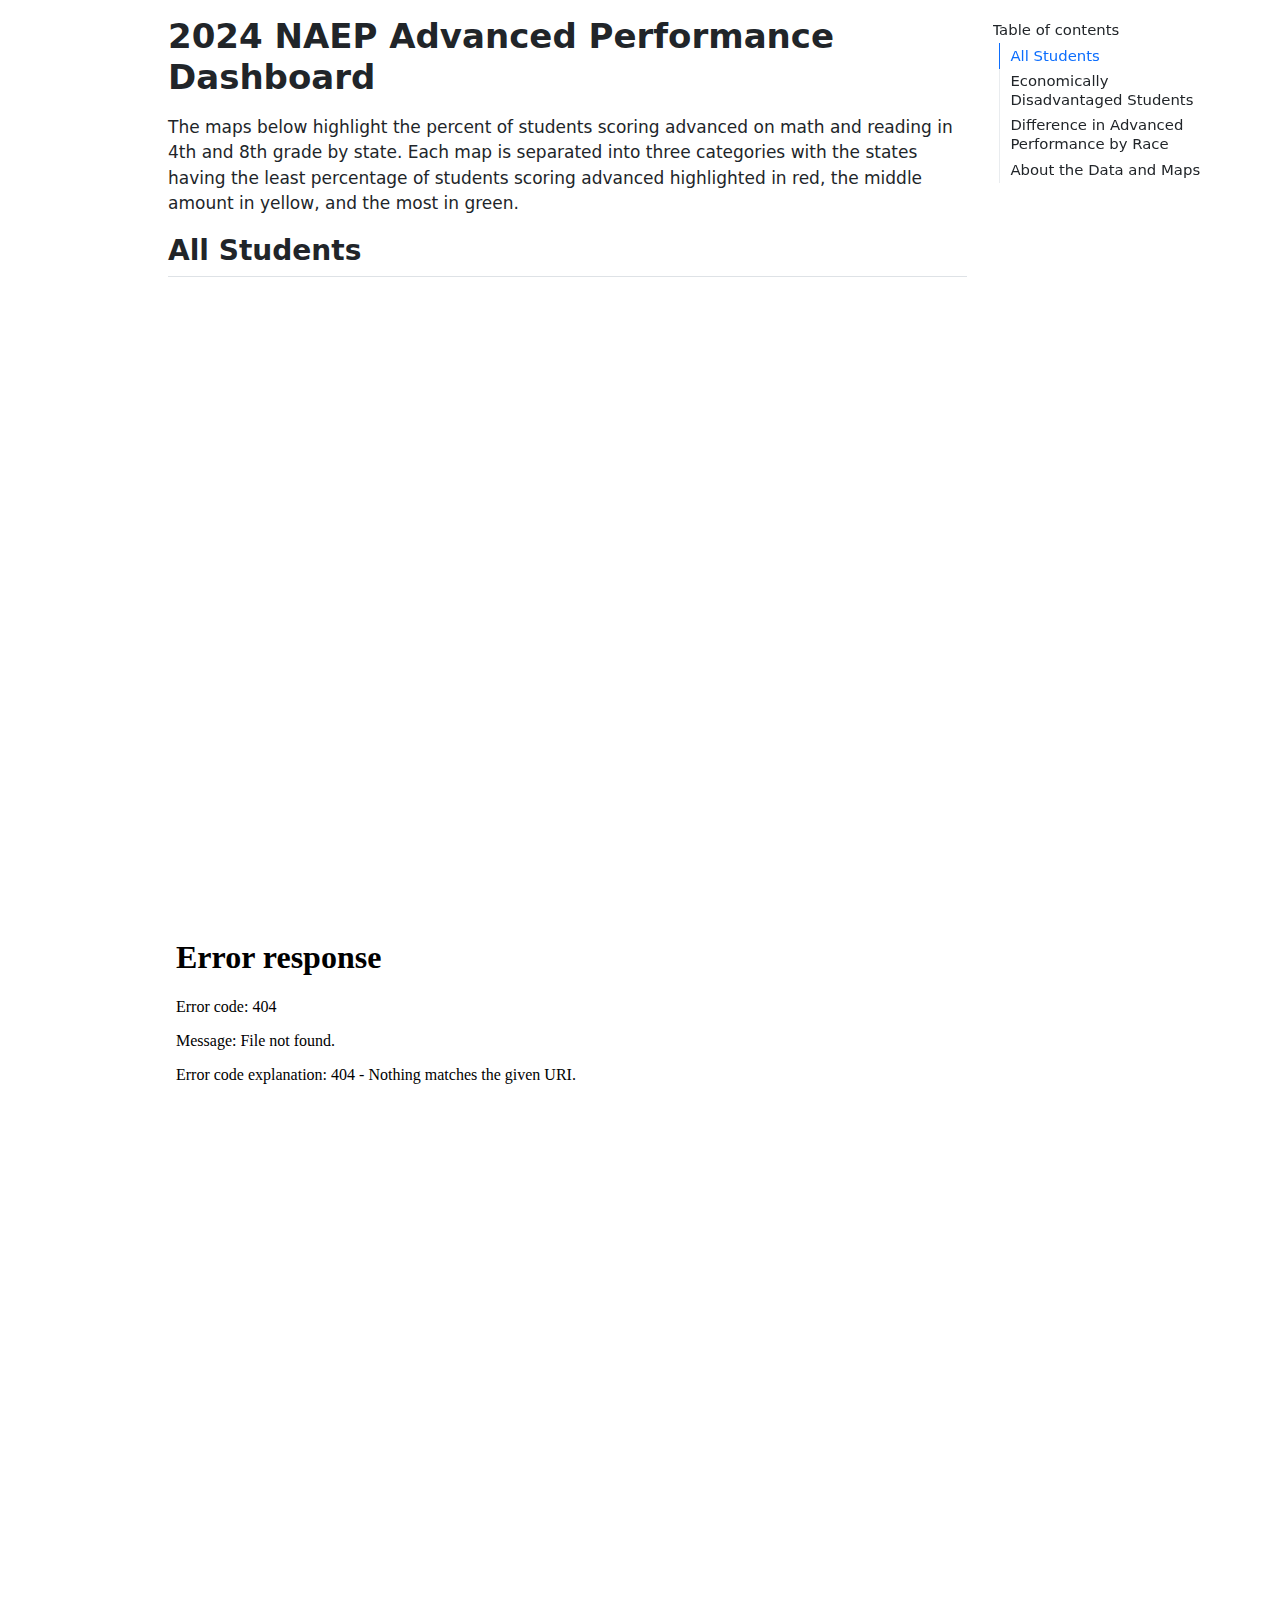
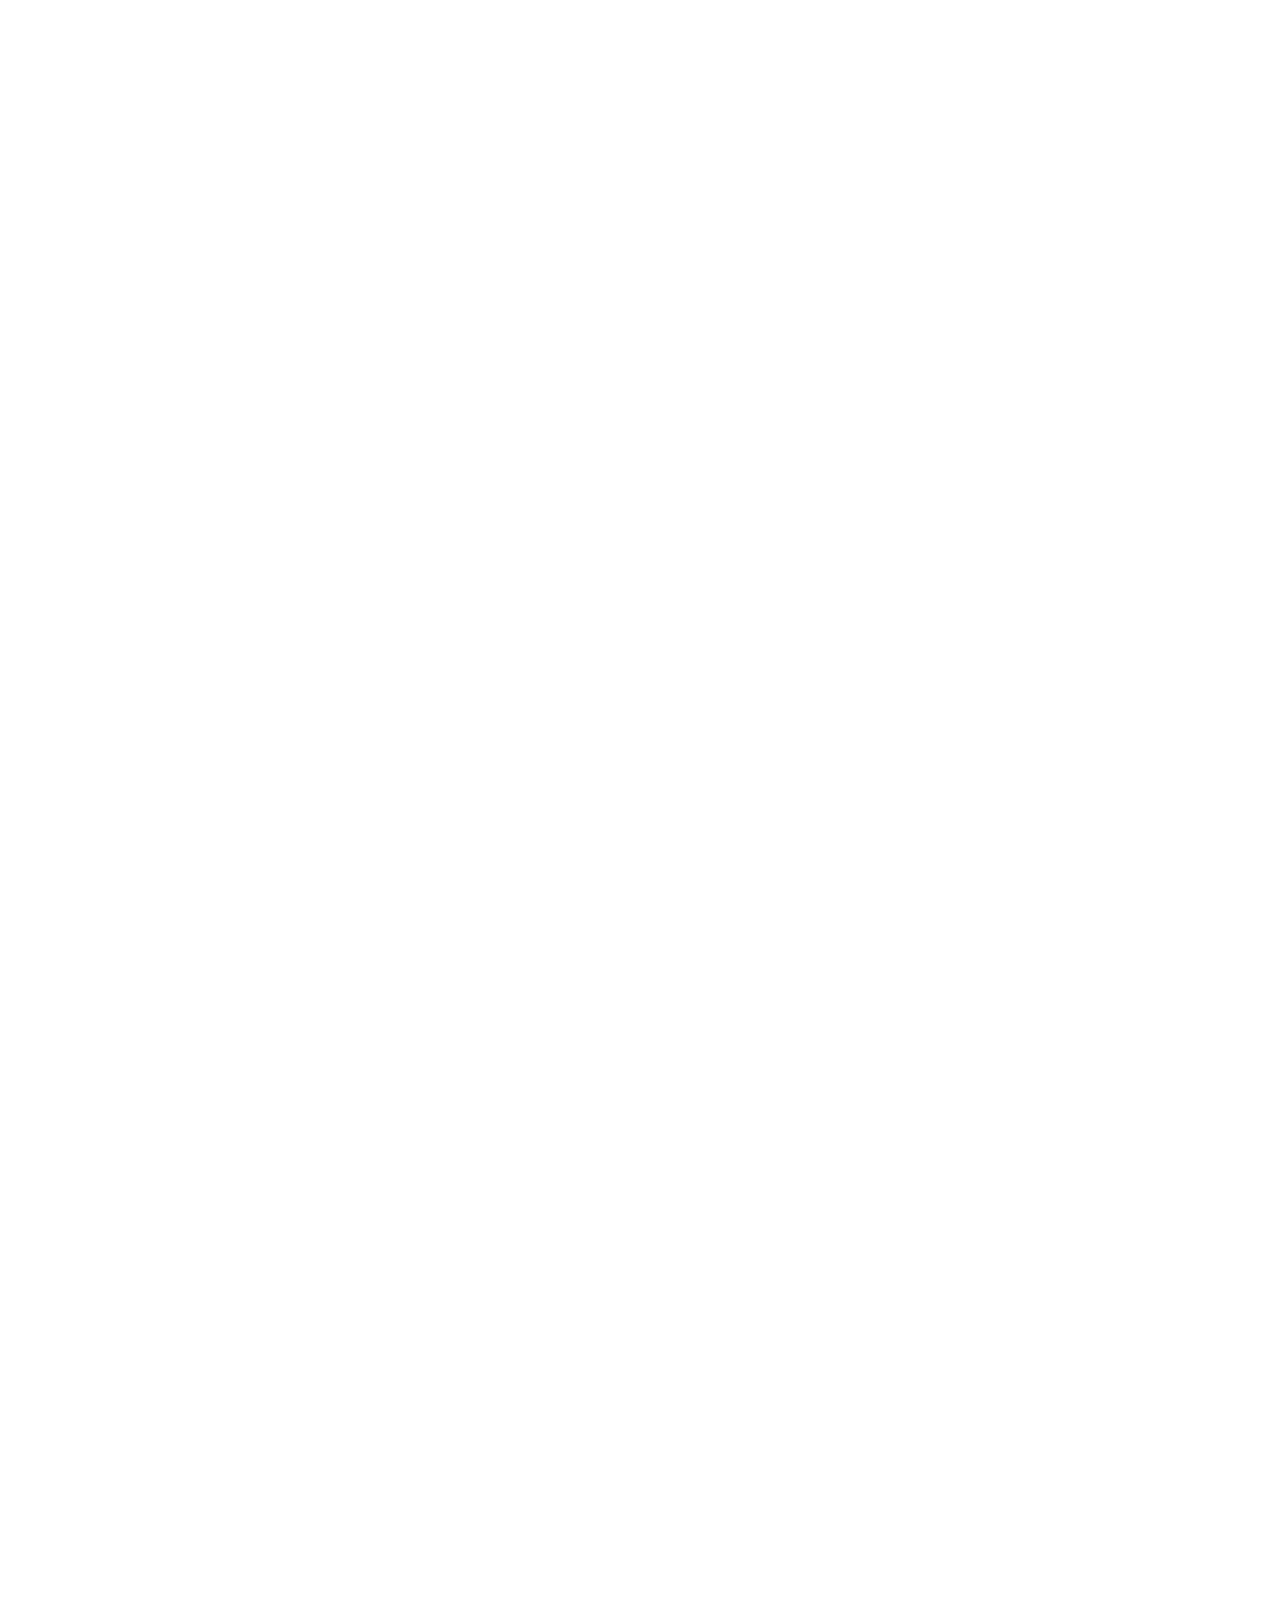
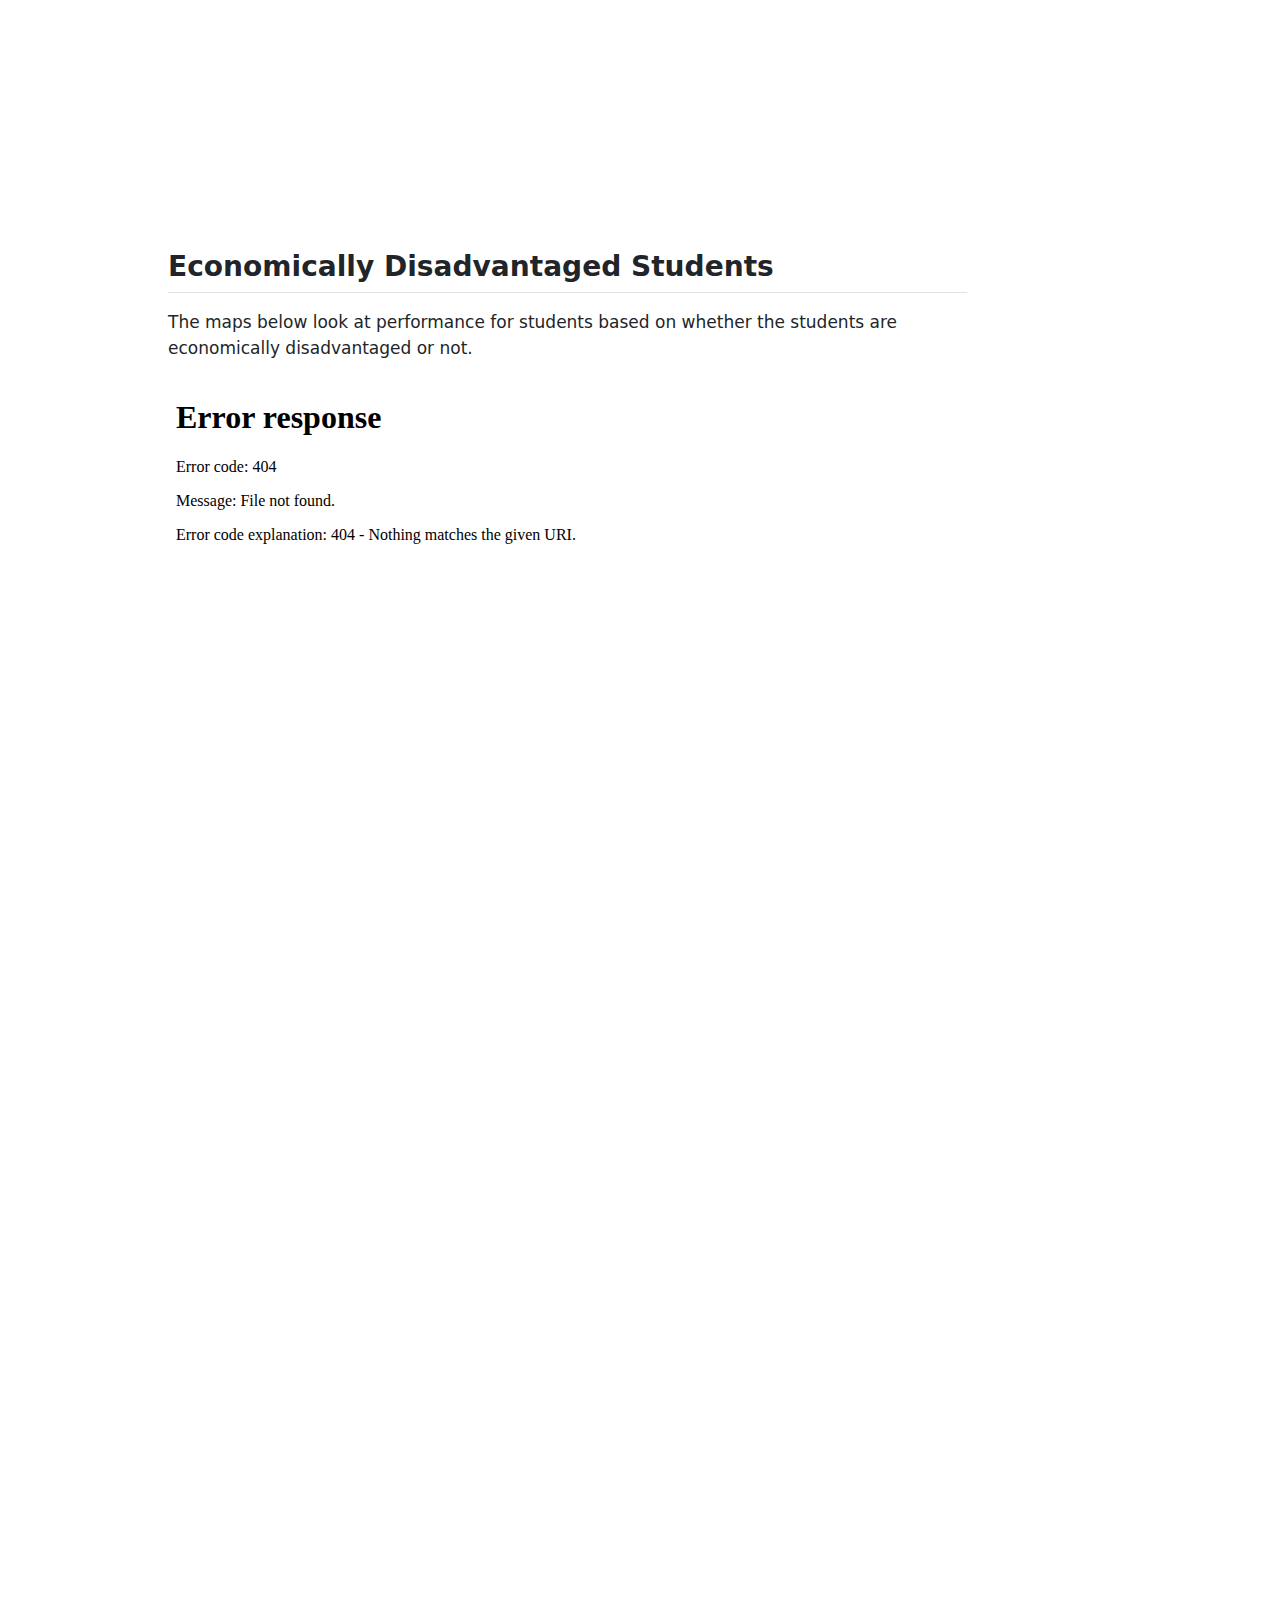
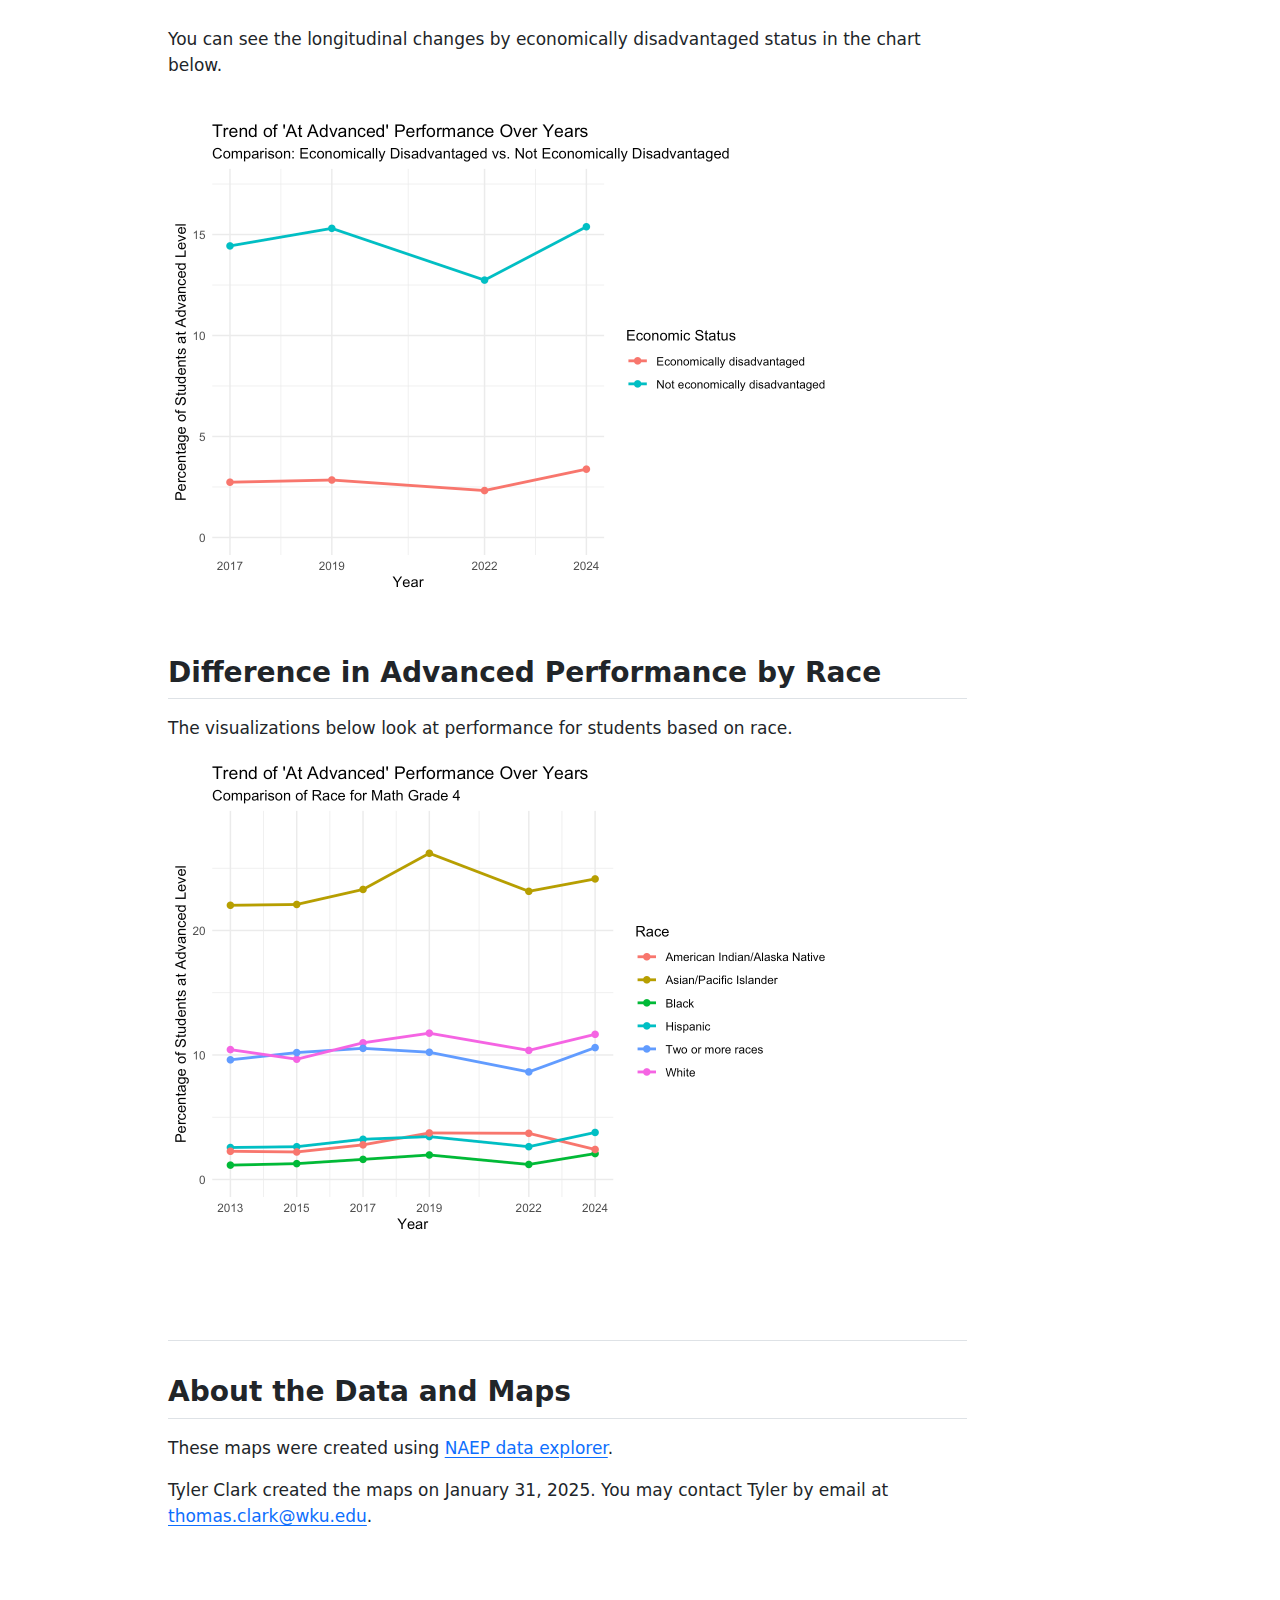
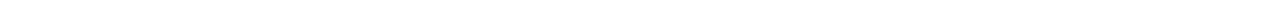
==== docs/index.html @ b5db17fd "Add files via upload" ====
<!DOCTYPE html>
<html xmlns="http://www.w3.org/1999/xhtml" lang="en" xml:lang="en"><head>

<meta charset="utf-8">
<meta name="generator" content="quarto-1.5.57">

<meta name="viewport" content="width=device-width, initial-scale=1.0, user-scalable=yes">


<title>2024 NAEP Advanced Performance Dashboard</title>
<style>
code{white-space: pre-wrap;}
span.smallcaps{font-variant: small-caps;}
div.columns{display: flex; gap: min(4vw, 1.5em);}
div.column{flex: auto; overflow-x: auto;}
div.hanging-indent{margin-left: 1.5em; text-indent: -1.5em;}
ul.task-list{list-style: none;}
ul.task-list li input[type="checkbox"] {
  width: 0.8em;
  margin: 0 0.8em 0.2em -1em; /* quarto-specific, see https://github.com/quarto-dev/quarto-cli/issues/4556 */ 
  vertical-align: middle;
}
</style>


<script src="index_files/libs/clipboard/clipboard.min.js"></script>
<script src="index_files/libs/quarto-html/quarto.js"></script>
<script src="index_files/libs/quarto-html/popper.min.js"></script>
<script src="index_files/libs/quarto-html/tippy.umd.min.js"></script>
<script src="index_files/libs/quarto-html/anchor.min.js"></script>
<link href="index_files/libs/quarto-html/tippy.css" rel="stylesheet">
<link href="index_files/libs/quarto-html/quarto-syntax-highlighting.css" rel="stylesheet" id="quarto-text-highlighting-styles">
<script src="index_files/libs/bootstrap/bootstrap.min.js"></script>
<link href="index_files/libs/bootstrap/bootstrap-icons.css" rel="stylesheet">
<link href="index_files/libs/bootstrap/bootstrap.min.css" rel="stylesheet" id="quarto-bootstrap" data-mode="light">


</head>

<body>

<div id="quarto-content" class="page-columns page-rows-contents page-layout-article">
<div id="quarto-margin-sidebar" class="sidebar margin-sidebar">
  <nav id="TOC" role="doc-toc" class="toc-active">
    <h2 id="toc-title">Table of contents</h2>
   
  <ul>
  <li><a href="#all-students" id="toc-all-students" class="nav-link active" data-scroll-target="#all-students">All Students</a></li>
  <li><a href="#economically-disadvantaged-students" id="toc-economically-disadvantaged-students" class="nav-link" data-scroll-target="#economically-disadvantaged-students">Economically Disadvantaged Students</a></li>
  <li><a href="#difference-in-advanced-performance-by-race" id="toc-difference-in-advanced-performance-by-race" class="nav-link" data-scroll-target="#difference-in-advanced-performance-by-race">Difference in Advanced Performance by Race</a></li>
  <li><a href="#section" id="toc-section" class="nav-link" data-scroll-target="#section"></a></li>
  <li><a href="#about-the-data-and-maps" id="toc-about-the-data-and-maps" class="nav-link" data-scroll-target="#about-the-data-and-maps">About the Data and Maps</a></li>
  </ul>
</nav>
</div>
<main class="content" id="quarto-document-content">

<header id="title-block-header" class="quarto-title-block default">
<div class="quarto-title">
<h1 class="title">2024 NAEP Advanced Performance Dashboard</h1>
</div>



<div class="quarto-title-meta">

    
  
    
  </div>
  


</header>


<p>The maps below highlight the percent of students scoring advanced on math and reading in 4th and 8th grade by state. Each map is separated into three categories with the states having the least percentage of students scoring advanced highlighted in red, the middle amount in yellow, and the most in green.</p>
<section id="all-students" class="level2">
<h2 class="anchored" data-anchor-id="all-students">All Students</h2>
<iframe src="https://thm43608.github.io/naep24/RYG_advanced_all_math_grade4_map_leaflet.html" width="100%" height="600px" style="border: none;">
</iframe>
<iframe src="../docs/RYG_advanced_all_math_grade4_SES-disadvantaged_map_leaflet.html" width="100%" height="600px" style="border:none;">
</iframe>
<iframe src="https://thm43608.github.io/naep24/RYG_advanced_all_math_grade8_map_leaflet.html" width="100%" height="600px" style="border: none;">
</iframe>
<iframe src="https://thm43608.github.io/naep24/RYG_advanced_all_reading_grade4_map_leaflet.html" width="100%" height="600px" style="border: none;">
</iframe>
<iframe src="https://thm43608.github.io/naep24/RYG_advanced_all_reading_grade8_map_leaflet.html" width="100%" height="600px" style="border: none;">
</iframe>
</section>
<section id="economically-disadvantaged-students" class="level2">
<h2 class="anchored" data-anchor-id="economically-disadvantaged-students">Economically Disadvantaged Students</h2>
<p>The maps below look at performance for students based on whether the students are economically disadvantaged or not.</p>
<iframe src="../docs/RYG_advanced_all_math_grade4_map_leaflet" width="100%" height="600px" style="border: none;">
</iframe>
<iframe src="https://thm43608.github.io/naep24/RYG_advanced_SES_not_disadvantaged_math_grade4_map_leaflet.html" width="100%" height="600px" style="border: none;">
</iframe>
<p>You can see the longitudinal changes by economically disadvantaged status in the chart below.</p>
<pre><code></code></pre>
<div class="cell">
<div class="cell-output-display">
<div>
<figure class="figure">
<p><img src="index_files/figure-html/unnamed-chunk-1-1.png" class="img-fluid figure-img" width="672"></p>
</figure>
</div>
</div>
</div>
</section>
<section id="difference-in-advanced-performance-by-race" class="level2">
<h2 class="anchored" data-anchor-id="difference-in-advanced-performance-by-race">Difference in Advanced Performance by Race</h2>
<p>The visualizations below look at performance for students based on race.</p>
<div class="cell">
<div class="cell-output-display">
<div>
<figure class="figure">
<p><img src="index_files/figure-html/unnamed-chunk-2-1.png" class="img-fluid figure-img" width="672"></p>
</figure>
</div>
</div>
</div>
</section>
<section id="section" class="level2">
<h2 class="anchored" data-anchor-id="section"></h2>
</section>
<section id="about-the-data-and-maps" class="level2">
<h2 class="anchored" data-anchor-id="about-the-data-and-maps">About the Data and Maps</h2>
<p>These maps were created using <a href="https://www.nationsreportcard.gov/ndecore/landing" target="_blank">NAEP data explorer</a>.</p>
<p>Tyler Clark created the maps on January 31, 2025. You may contact Tyler by email at <a href="thomas.clark@wku.edu">thomas.clark@wku.edu</a>.</p>
</section>

</main>
<!-- /main column -->
<script id="quarto-html-after-body" type="application/javascript">
window.document.addEventListener("DOMContentLoaded", function (event) {
  const toggleBodyColorMode = (bsSheetEl) => {
    const mode = bsSheetEl.getAttribute("data-mode");
    const bodyEl = window.document.querySelector("body");
    if (mode === "dark") {
      bodyEl.classList.add("quarto-dark");
      bodyEl.classList.remove("quarto-light");
    } else {
      bodyEl.classList.add("quarto-light");
      bodyEl.classList.remove("quarto-dark");
    }
  }
  const toggleBodyColorPrimary = () => {
    const bsSheetEl = window.document.querySelector("link#quarto-bootstrap");
    if (bsSheetEl) {
      toggleBodyColorMode(bsSheetEl);
    }
  }
  toggleBodyColorPrimary();  
  const icon = "";
  const anchorJS = new window.AnchorJS();
  anchorJS.options = {
    placement: 'right',
    icon: icon
  };
  anchorJS.add('.anchored');
  const isCodeAnnotation = (el) => {
    for (const clz of el.classList) {
      if (clz.startsWith('code-annotation-')) {                     
        return true;
      }
    }
    return false;
  }
  const onCopySuccess = function(e) {
    // button target
    const button = e.trigger;
    // don't keep focus
    button.blur();
    // flash "checked"
    button.classList.add('code-copy-button-checked');
    var currentTitle = button.getAttribute("title");
    button.setAttribute("title", "Copied!");
    let tooltip;
    if (window.bootstrap) {
      button.setAttribute("data-bs-toggle", "tooltip");
      button.setAttribute("data-bs-placement", "left");
      button.setAttribute("data-bs-title", "Copied!");
      tooltip = new bootstrap.Tooltip(button, 
        { trigger: "manual", 
          customClass: "code-copy-button-tooltip",
          offset: [0, -8]});
      tooltip.show();    
    }
    setTimeout(function() {
      if (tooltip) {
        tooltip.hide();
        button.removeAttribute("data-bs-title");
        button.removeAttribute("data-bs-toggle");
        button.removeAttribute("data-bs-placement");
      }
      button.setAttribute("title", currentTitle);
      button.classList.remove('code-copy-button-checked');
    }, 1000);
    // clear code selection
    e.clearSelection();
  }
  const getTextToCopy = function(trigger) {
      const codeEl = trigger.previousElementSibling.cloneNode(true);
      for (const childEl of codeEl.children) {
        if (isCodeAnnotation(childEl)) {
          childEl.remove();
        }
      }
      return codeEl.innerText;
  }
  const clipboard = new window.ClipboardJS('.code-copy-button:not([data-in-quarto-modal])', {
    text: getTextToCopy
  });
  clipboard.on('success', onCopySuccess);
  if (window.document.getElementById('quarto-embedded-source-code-modal')) {
    // For code content inside modals, clipBoardJS needs to be initialized with a container option
    // TODO: Check when it could be a function (https://github.com/zenorocha/clipboard.js/issues/860)
    const clipboardModal = new window.ClipboardJS('.code-copy-button[data-in-quarto-modal]', {
      text: getTextToCopy,
      container: window.document.getElementById('quarto-embedded-source-code-modal')
    });
    clipboardModal.on('success', onCopySuccess);
  }
    var localhostRegex = new RegExp(/^(?:http|https):\/\/localhost\:?[0-9]*\//);
    var mailtoRegex = new RegExp(/^mailto:/);
      var filterRegex = new RegExp('/' + window.location.host + '/');
    var isInternal = (href) => {
        return filterRegex.test(href) || localhostRegex.test(href) || mailtoRegex.test(href);
    }
    // Inspect non-navigation links and adorn them if external
 	var links = window.document.querySelectorAll('a[href]:not(.nav-link):not(.navbar-brand):not(.toc-action):not(.sidebar-link):not(.sidebar-item-toggle):not(.pagination-link):not(.no-external):not([aria-hidden]):not(.dropdown-item):not(.quarto-navigation-tool):not(.about-link)');
    for (var i=0; i<links.length; i++) {
      const link = links[i];
      if (!isInternal(link.href)) {
        // undo the damage that might have been done by quarto-nav.js in the case of
        // links that we want to consider external
        if (link.dataset.originalHref !== undefined) {
          link.href = link.dataset.originalHref;
        }
      }
    }
  function tippyHover(el, contentFn, onTriggerFn, onUntriggerFn) {
    const config = {
      allowHTML: true,
      maxWidth: 500,
      delay: 100,
      arrow: false,
      appendTo: function(el) {
          return el.parentElement;
      },
      interactive: true,
      interactiveBorder: 10,
      theme: 'quarto',
      placement: 'bottom-start',
    };
    if (contentFn) {
      config.content = contentFn;
    }
    if (onTriggerFn) {
      config.onTrigger = onTriggerFn;
    }
    if (onUntriggerFn) {
      config.onUntrigger = onUntriggerFn;
    }
    window.tippy(el, config); 
  }
  const noterefs = window.document.querySelectorAll('a[role="doc-noteref"]');
  for (var i=0; i<noterefs.length; i++) {
    const ref = noterefs[i];
    tippyHover(ref, function() {
      // use id or data attribute instead here
      let href = ref.getAttribute('data-footnote-href') || ref.getAttribute('href');
      try { href = new URL(href).hash; } catch {}
      const id = href.replace(/^#\/?/, "");
      const note = window.document.getElementById(id);
      if (note) {
        return note.innerHTML;
      } else {
        return "";
      }
    });
  }
  const xrefs = window.document.querySelectorAll('a.quarto-xref');
  const processXRef = (id, note) => {
    // Strip column container classes
    const stripColumnClz = (el) => {
      el.classList.remove("page-full", "page-columns");
      if (el.children) {
        for (const child of el.children) {
          stripColumnClz(child);
        }
      }
    }
    stripColumnClz(note)
    if (id === null || id.startsWith('sec-')) {
      // Special case sections, only their first couple elements
      const container = document.createElement("div");
      if (note.children && note.children.length > 2) {
        container.appendChild(note.children[0].cloneNode(true));
        for (let i = 1; i < note.children.length; i++) {
          const child = note.children[i];
          if (child.tagName === "P" && child.innerText === "") {
            continue;
          } else {
            container.appendChild(child.cloneNode(true));
            break;
          }
        }
        if (window.Quarto?.typesetMath) {
          window.Quarto.typesetMath(container);
        }
        return container.innerHTML
      } else {
        if (window.Quarto?.typesetMath) {
          window.Quarto.typesetMath(note);
        }
        return note.innerHTML;
      }
    } else {
      // Remove any anchor links if they are present
      const anchorLink = note.querySelector('a.anchorjs-link');
      if (anchorLink) {
        anchorLink.remove();
      }
      if (window.Quarto?.typesetMath) {
        window.Quarto.typesetMath(note);
      }
      // TODO in 1.5, we should make sure this works without a callout special case
      if (note.classList.contains("callout")) {
        return note.outerHTML;
      } else {
        return note.innerHTML;
      }
    }
  }
  for (var i=0; i<xrefs.length; i++) {
    const xref = xrefs[i];
    tippyHover(xref, undefined, function(instance) {
      instance.disable();
      let url = xref.getAttribute('href');
      let hash = undefined; 
      if (url.startsWith('#')) {
        hash = url;
      } else {
        try { hash = new URL(url).hash; } catch {}
      }
      if (hash) {
        const id = hash.replace(/^#\/?/, "");
        const note = window.document.getElementById(id);
        if (note !== null) {
          try {
            const html = processXRef(id, note.cloneNode(true));
            instance.setContent(html);
          } finally {
            instance.enable();
            instance.show();
          }
        } else {
          // See if we can fetch this
          fetch(url.split('#')[0])
          .then(res => res.text())
          .then(html => {
            const parser = new DOMParser();
            const htmlDoc = parser.parseFromString(html, "text/html");
            const note = htmlDoc.getElementById(id);
            if (note !== null) {
              const html = processXRef(id, note);
              instance.setContent(html);
            } 
          }).finally(() => {
            instance.enable();
            instance.show();
          });
        }
      } else {
        // See if we can fetch a full url (with no hash to target)
        // This is a special case and we should probably do some content thinning / targeting
        fetch(url)
        .then(res => res.text())
        .then(html => {
          const parser = new DOMParser();
          const htmlDoc = parser.parseFromString(html, "text/html");
          const note = htmlDoc.querySelector('main.content');
          if (note !== null) {
            // This should only happen for chapter cross references
            // (since there is no id in the URL)
            // remove the first header
            if (note.children.length > 0 && note.children[0].tagName === "HEADER") {
              note.children[0].remove();
            }
            const html = processXRef(null, note);
            instance.setContent(html);
          } 
        }).finally(() => {
          instance.enable();
          instance.show();
        });
      }
    }, function(instance) {
    });
  }
      let selectedAnnoteEl;
      const selectorForAnnotation = ( cell, annotation) => {
        let cellAttr = 'data-code-cell="' + cell + '"';
        let lineAttr = 'data-code-annotation="' +  annotation + '"';
        const selector = 'span[' + cellAttr + '][' + lineAttr + ']';
        return selector;
      }
      const selectCodeLines = (annoteEl) => {
        const doc = window.document;
        const targetCell = annoteEl.getAttribute("data-target-cell");
        const targetAnnotation = annoteEl.getAttribute("data-target-annotation");
        const annoteSpan = window.document.querySelector(selectorForAnnotation(targetCell, targetAnnotation));
        const lines = annoteSpan.getAttribute("data-code-lines").split(",");
        const lineIds = lines.map((line) => {
          return targetCell + "-" + line;
        })
        let top = null;
        let height = null;
        let parent = null;
        if (lineIds.length > 0) {
            //compute the position of the single el (top and bottom and make a div)
            const el = window.document.getElementById(lineIds[0]);
            top = el.offsetTop;
            height = el.offsetHeight;
            parent = el.parentElement.parentElement;
          if (lineIds.length > 1) {
            const lastEl = window.document.getElementById(lineIds[lineIds.length - 1]);
            const bottom = lastEl.offsetTop + lastEl.offsetHeight;
            height = bottom - top;
          }
          if (top !== null && height !== null && parent !== null) {
            // cook up a div (if necessary) and position it 
            let div = window.document.getElementById("code-annotation-line-highlight");
            if (div === null) {
              div = window.document.createElement("div");
              div.setAttribute("id", "code-annotation-line-highlight");
              div.style.position = 'absolute';
              parent.appendChild(div);
            }
            div.style.top = top - 2 + "px";
            div.style.height = height + 4 + "px";
            div.style.left = 0;
            let gutterDiv = window.document.getElementById("code-annotation-line-highlight-gutter");
            if (gutterDiv === null) {
              gutterDiv = window.document.createElement("div");
              gutterDiv.setAttribute("id", "code-annotation-line-highlight-gutter");
              gutterDiv.style.position = 'absolute';
              const codeCell = window.document.getElementById(targetCell);
              const gutter = codeCell.querySelector('.code-annotation-gutter');
              gutter.appendChild(gutterDiv);
            }
            gutterDiv.style.top = top - 2 + "px";
            gutterDiv.style.height = height + 4 + "px";
          }
          selectedAnnoteEl = annoteEl;
        }
      };
      const unselectCodeLines = () => {
        const elementsIds = ["code-annotation-line-highlight", "code-annotation-line-highlight-gutter"];
        elementsIds.forEach((elId) => {
          const div = window.document.getElementById(elId);
          if (div) {
            div.remove();
          }
        });
        selectedAnnoteEl = undefined;
      };
        // Handle positioning of the toggle
    window.addEventListener(
      "resize",
      throttle(() => {
        elRect = undefined;
        if (selectedAnnoteEl) {
          selectCodeLines(selectedAnnoteEl);
        }
      }, 10)
    );
    function throttle(fn, ms) {
    let throttle = false;
    let timer;
      return (...args) => {
        if(!throttle) { // first call gets through
            fn.apply(this, args);
            throttle = true;
        } else { // all the others get throttled
            if(timer) clearTimeout(timer); // cancel #2
            timer = setTimeout(() => {
              fn.apply(this, args);
              timer = throttle = false;
            }, ms);
        }
      };
    }
      // Attach click handler to the DT
      const annoteDls = window.document.querySelectorAll('dt[data-target-cell]');
      for (const annoteDlNode of annoteDls) {
        annoteDlNode.addEventListener('click', (event) => {
          const clickedEl = event.target;
          if (clickedEl !== selectedAnnoteEl) {
            unselectCodeLines();
            const activeEl = window.document.querySelector('dt[data-target-cell].code-annotation-active');
            if (activeEl) {
              activeEl.classList.remove('code-annotation-active');
            }
            selectCodeLines(clickedEl);
            clickedEl.classList.add('code-annotation-active');
          } else {
            // Unselect the line
            unselectCodeLines();
            clickedEl.classList.remove('code-annotation-active');
          }
        });
      }
  const findCites = (el) => {
    const parentEl = el.parentElement;
    if (parentEl) {
      const cites = parentEl.dataset.cites;
      if (cites) {
        return {
          el,
          cites: cites.split(' ')
        };
      } else {
        return findCites(el.parentElement)
      }
    } else {
      return undefined;
    }
  };
  var bibliorefs = window.document.querySelectorAll('a[role="doc-biblioref"]');
  for (var i=0; i<bibliorefs.length; i++) {
    const ref = bibliorefs[i];
    const citeInfo = findCites(ref);
    if (citeInfo) {
      tippyHover(citeInfo.el, function() {
        var popup = window.document.createElement('div');
        citeInfo.cites.forEach(function(cite) {
          var citeDiv = window.document.createElement('div');
          citeDiv.classList.add('hanging-indent');
          citeDiv.classList.add('csl-entry');
          var biblioDiv = window.document.getElementById('ref-' + cite);
          if (biblioDiv) {
            citeDiv.innerHTML = biblioDiv.innerHTML;
          }
          popup.appendChild(citeDiv);
        });
        return popup.innerHTML;
      });
    }
  }
});
</script>
</div> <!-- /content -->




</body></html>
---- docs/index_files/libs/quarto-html/tippy.css ----
.tippy-box[data-animation=fade][data-state=hidden]{opacity:0}[data-tippy-root]{max-width:calc(100vw - 10px)}.tippy-box{position:relative;background-color:#333;color:#fff;border-radius:4px;font-size:14px;line-height:1.4;white-space:normal;outline:0;transition-property:transform,visibility,opacity}.tippy-box[data-placement^=top]>.tippy-arrow{bottom:0}.tippy-box[data-placement^=top]>.tippy-arrow:before{bottom:-7px;left:0;border-width:8px 8px 0;border-top-color:initial;transform-origin:center top}.tippy-box[data-placement^=bottom]>.tippy-arrow{top:0}.tippy-box[data-placement^=bottom]>.tippy-arrow:before{top:-7px;left:0;border-width:0 8px 8px;border-bottom-color:initial;transform-origin:center bottom}.tippy-box[data-placement^=left]>.tippy-arrow{right:0}.tippy-box[data-placement^=left]>.tippy-arrow:before{border-width:8px 0 8px 8px;border-left-color:initial;right:-7px;transform-origin:center left}.tippy-box[data-placement^=right]>.tippy-arrow{left:0}.tippy-box[data-placement^=right]>.tippy-arrow:before{left:-7px;border-width:8px 8px 8px 0;border-right-color:initial;transform-origin:center right}.tippy-box[data-inertia][data-state=visible]{transition-timing-function:cubic-bezier(.54,1.5,.38,1.11)}.tippy-arrow{width:16px;height:16px;color:#333}.tippy-arrow:before{content:"";position:absolute;border-color:transparent;border-style:solid}.tippy-content{position:relative;padding:5px 9px;z-index:1}
---- docs/index_files/libs/quarto-html/quarto-syntax-highlighting.css ----
/* quarto syntax highlight colors */
:root {
  --quarto-hl-ot-color: #003B4F;
  --quarto-hl-at-color: #657422;
  --quarto-hl-ss-color: #20794D;
  --quarto-hl-an-color: #5E5E5E;
  --quarto-hl-fu-color: #4758AB;
  --quarto-hl-st-color: #20794D;
  --quarto-hl-cf-color: #003B4F;
  --quarto-hl-op-color: #5E5E5E;
  --quarto-hl-er-color: #AD0000;
  --quarto-hl-bn-color: #AD0000;
  --quarto-hl-al-color: #AD0000;
  --quarto-hl-va-color: #111111;
  --quarto-hl-bu-color: inherit;
  --quarto-hl-ex-color: inherit;
  --quarto-hl-pp-color: #AD0000;
  --quarto-hl-in-color: #5E5E5E;
  --quarto-hl-vs-color: #20794D;
  --quarto-hl-wa-color: #5E5E5E;
  --quarto-hl-do-color: #5E5E5E;
  --quarto-hl-im-color: #00769E;
  --quarto-hl-ch-color: #20794D;
  --quarto-hl-dt-color: #AD0000;
  --quarto-hl-fl-color: #AD0000;
  --quarto-hl-co-color: #5E5E5E;
  --quarto-hl-cv-color: #5E5E5E;
  --quarto-hl-cn-color: #8f5902;
  --quarto-hl-sc-color: #5E5E5E;
  --quarto-hl-dv-color: #AD0000;
  --quarto-hl-kw-color: #003B4F;
}

/* other quarto variables */
:root {
  --quarto-font-monospace: SFMono-Regular, Menlo, Monaco, Consolas, "Liberation Mono", "Courier New", monospace;
}

pre > code.sourceCode > span {
  color: #003B4F;
}

code span {
  color: #003B4F;
}

code.sourceCode > span {
  color: #003B4F;
}

div.sourceCode,
div.sourceCode pre.sourceCode {
  color: #003B4F;
}

code span.ot {
  color: #003B4F;
  font-style: inherit;
}

code span.at {
  color: #657422;
  font-style: inherit;
}

code span.ss {
  color: #20794D;
  font-style: inherit;
}

code span.an {
  color: #5E5E5E;
  font-style: inherit;
}

code span.fu {
  color: #4758AB;
  font-style: inherit;
}

code span.st {
  color: #20794D;
  font-style: inherit;
}

code span.cf {
  color: #003B4F;
  font-weight: bold;
  font-style: inherit;
}

code span.op {
  color: #5E5E5E;
  font-style: inherit;
}

code span.er {
  color: #AD0000;
  font-style: inherit;
}

code span.bn {
  color: #AD0000;
  font-style: inherit;
}

code span.al {
  color: #AD0000;
  font-style: inherit;
}

code span.va {
  color: #111111;
  font-style: inherit;
}

code span.bu {
  font-style: inherit;
}

code span.ex {
  font-style: inherit;
}

code span.pp {
  color: #AD0000;
  font-style: inherit;
}

code span.in {
  color: #5E5E5E;
  font-style: inherit;
}

code span.vs {
  color: #20794D;
  font-style: inherit;
}

code span.wa {
  color: #5E5E5E;
  font-style: italic;
}

code span.do {
  color: #5E5E5E;
  font-style: italic;
}

code span.im {
  color: #00769E;
  font-style: inherit;
}

code span.ch {
  color: #20794D;
  font-style: inherit;
}

code span.dt {
  color: #AD0000;
  font-style: inherit;
}

code span.fl {
  color: #AD0000;
  font-style: inherit;
}

code span.co {
  color: #5E5E5E;
  font-style: inherit;
}

code span.cv {
  color: #5E5E5E;
  font-style: italic;
}

code span.cn {
  color: #8f5902;
  font-style: inherit;
}

code span.sc {
  color: #5E5E5E;
  font-style: inherit;
}

code span.dv {
  color: #AD0000;
  font-style: inherit;
}

code span.kw {
  color: #003B4F;
  font-weight: bold;
  font-style: inherit;
}

.prevent-inlining {
  content: "</";
}

/*# sourceMappingURL=debc5d5d77c3f9108843748ff7464032.css.map */
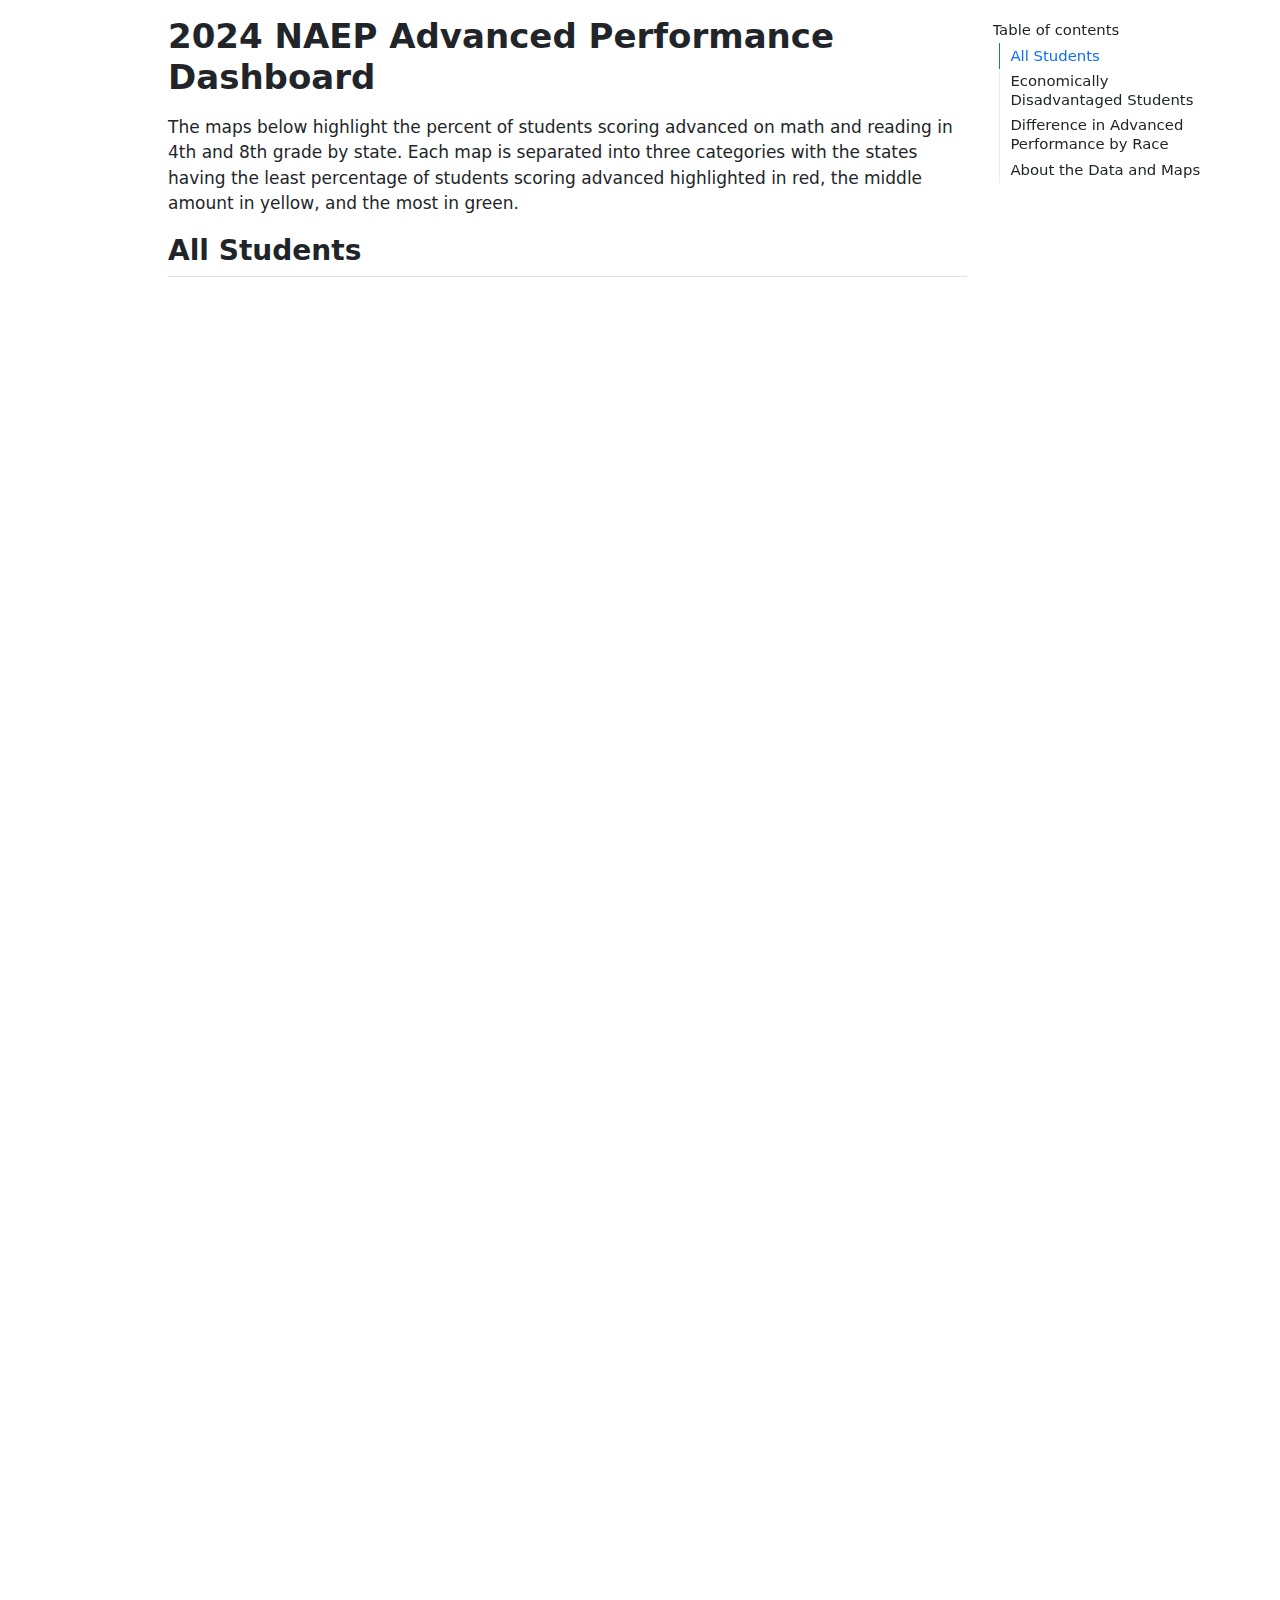
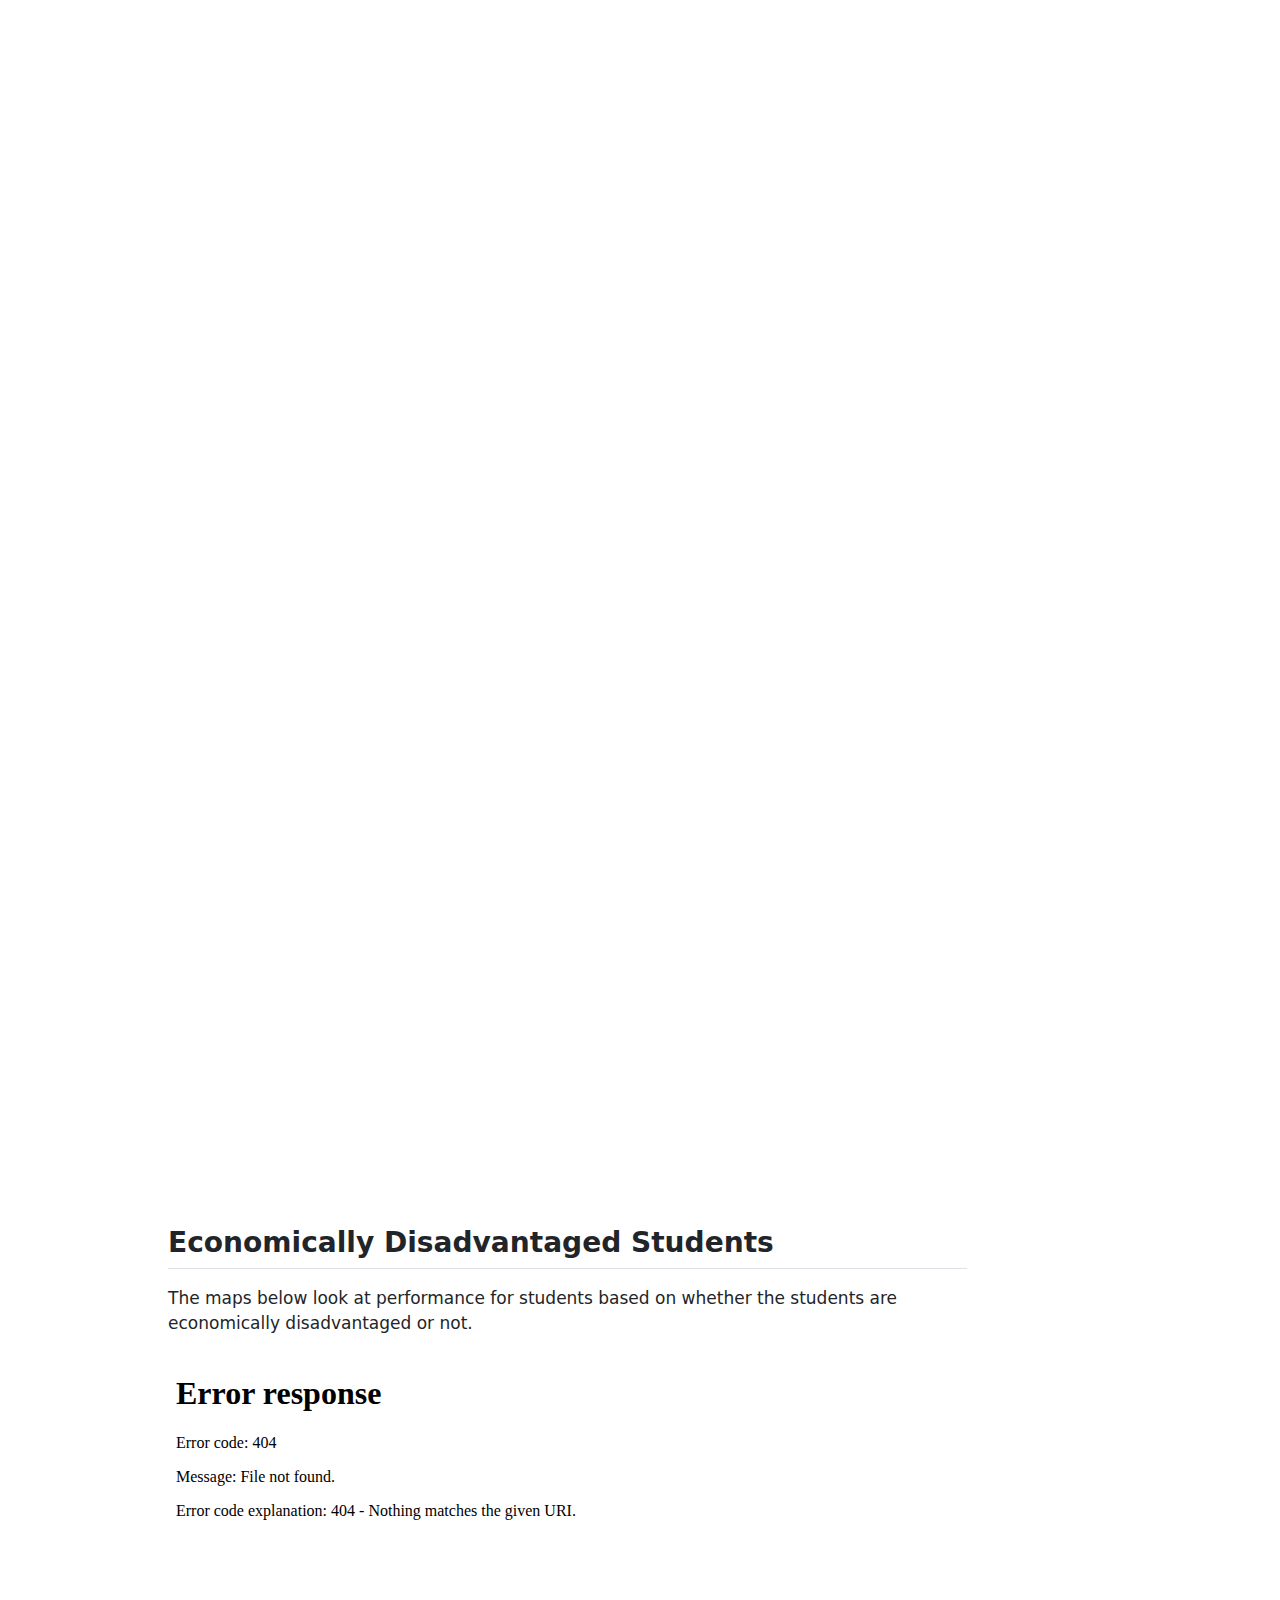
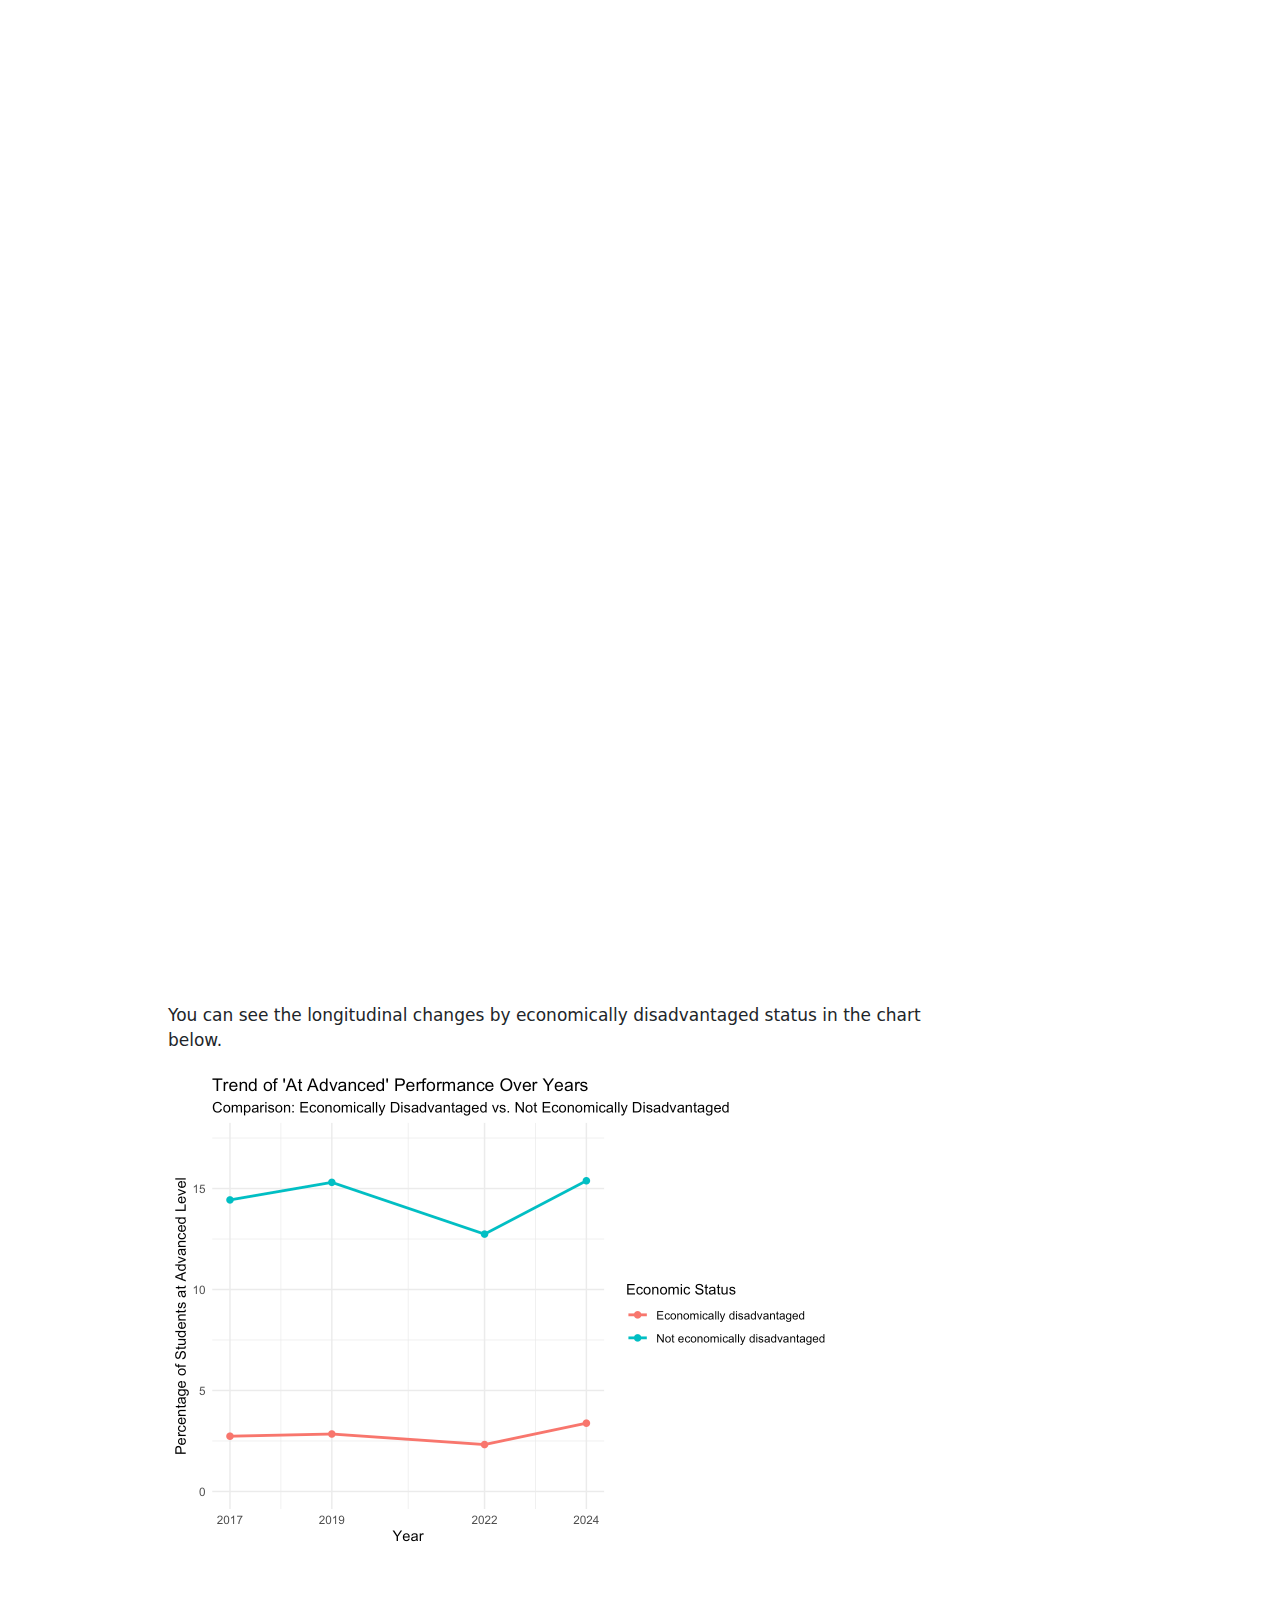
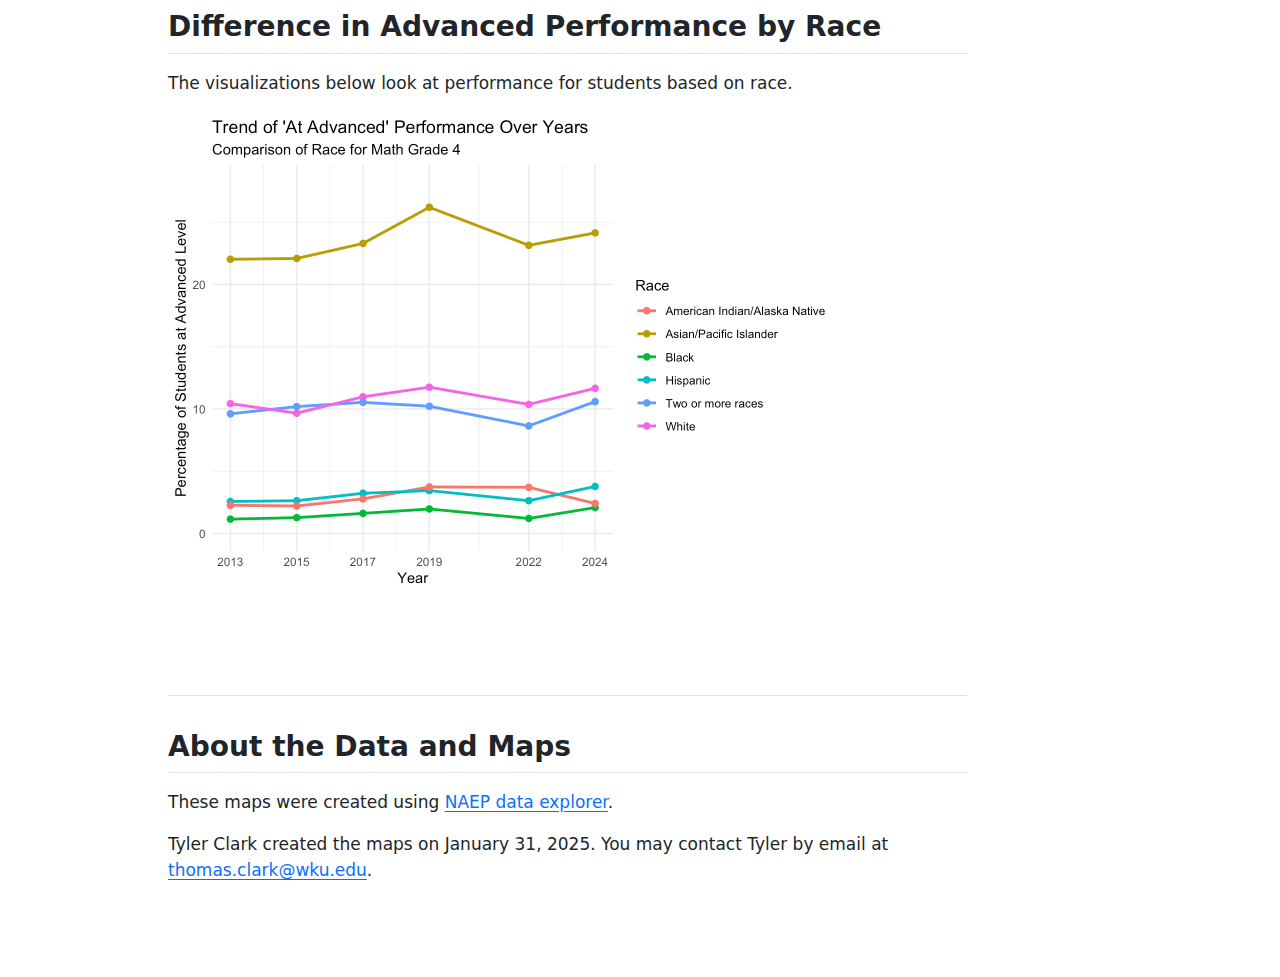
==== commit 8595d2f5: "Add files via upload" ====
--- a/docs/index.html
+++ b/docs/index.html
@@ -78,8 +78,6 @@
 <section id="all-students" class="level2">
 <h2 class="anchored" data-anchor-id="all-students">All Students</h2>
 <iframe src="https://thm43608.github.io/naep24/RYG_advanced_all_math_grade4_map_leaflet.html" width="100%" height="600px" style="border: none;">
-</iframe>
-<iframe src="../docs/RYG_advanced_all_math_grade4_SES-disadvantaged_map_leaflet.html" width="100%" height="600px" style="border:none;">
 </iframe>
 <iframe src="https://thm43608.github.io/naep24/RYG_advanced_all_math_grade8_map_leaflet.html" width="100%" height="600px" style="border: none;">
 </iframe>
@@ -96,7 +94,6 @@
 <iframe src="https://thm43608.github.io/naep24/RYG_advanced_SES_not_disadvantaged_math_grade4_map_leaflet.html" width="100%" height="600px" style="border: none;">
 </iframe>
 <p>You can see the longitudinal changes by economically disadvantaged status in the chart below.</p>
-<pre><code></code></pre>
 <div class="cell">
 <div class="cell-output-display">
 <div>
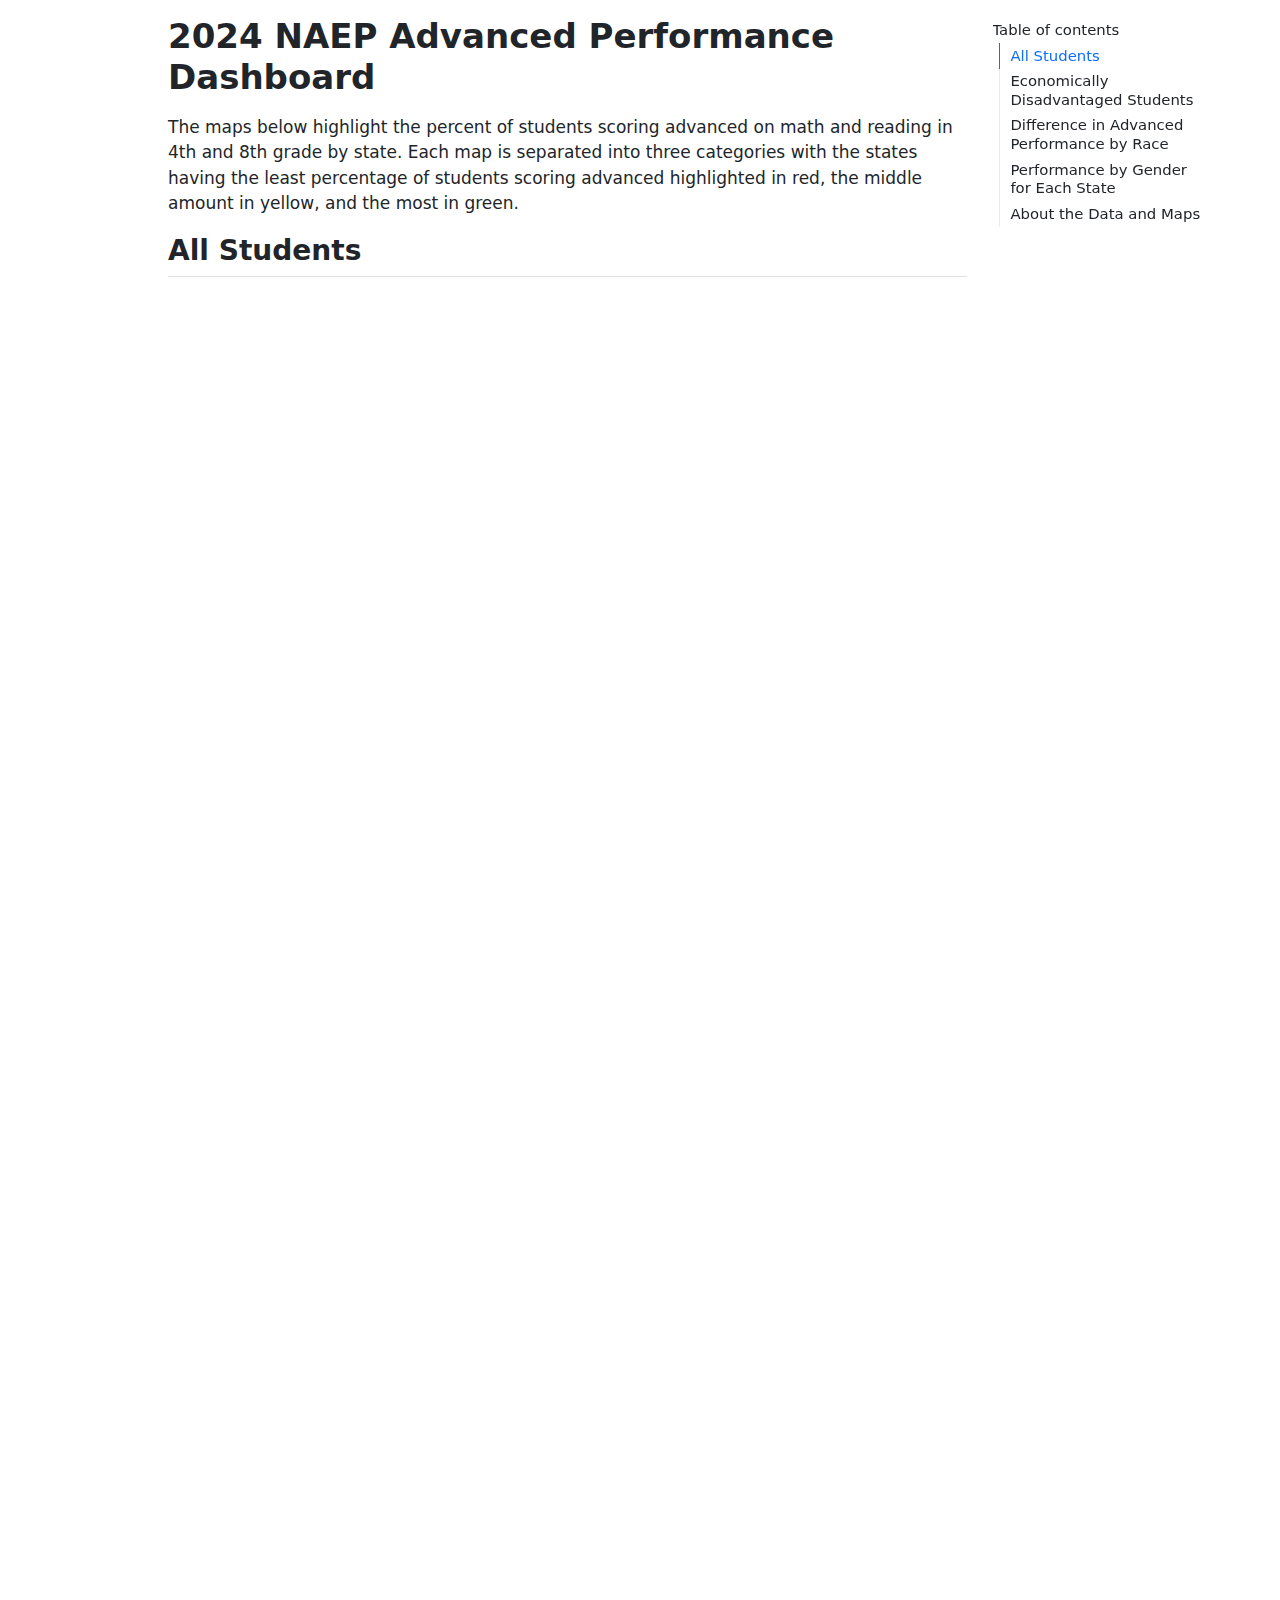
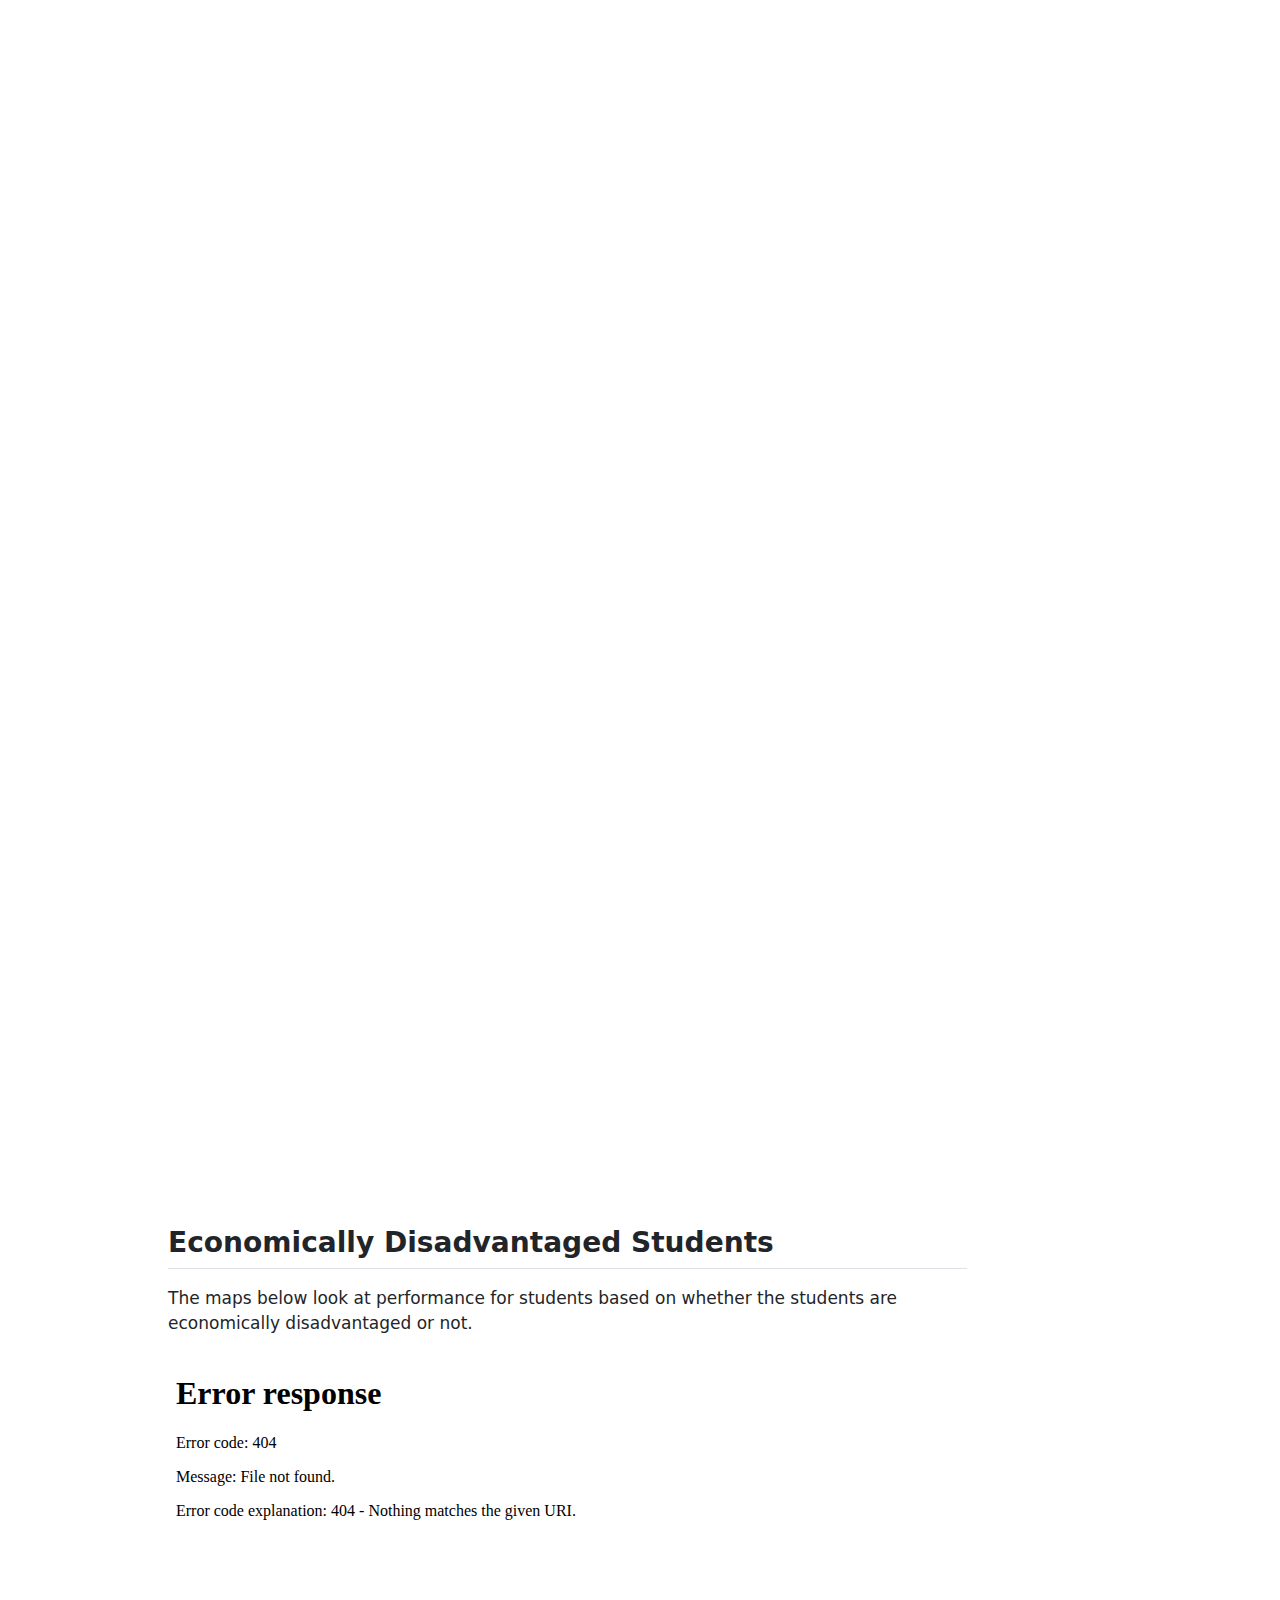
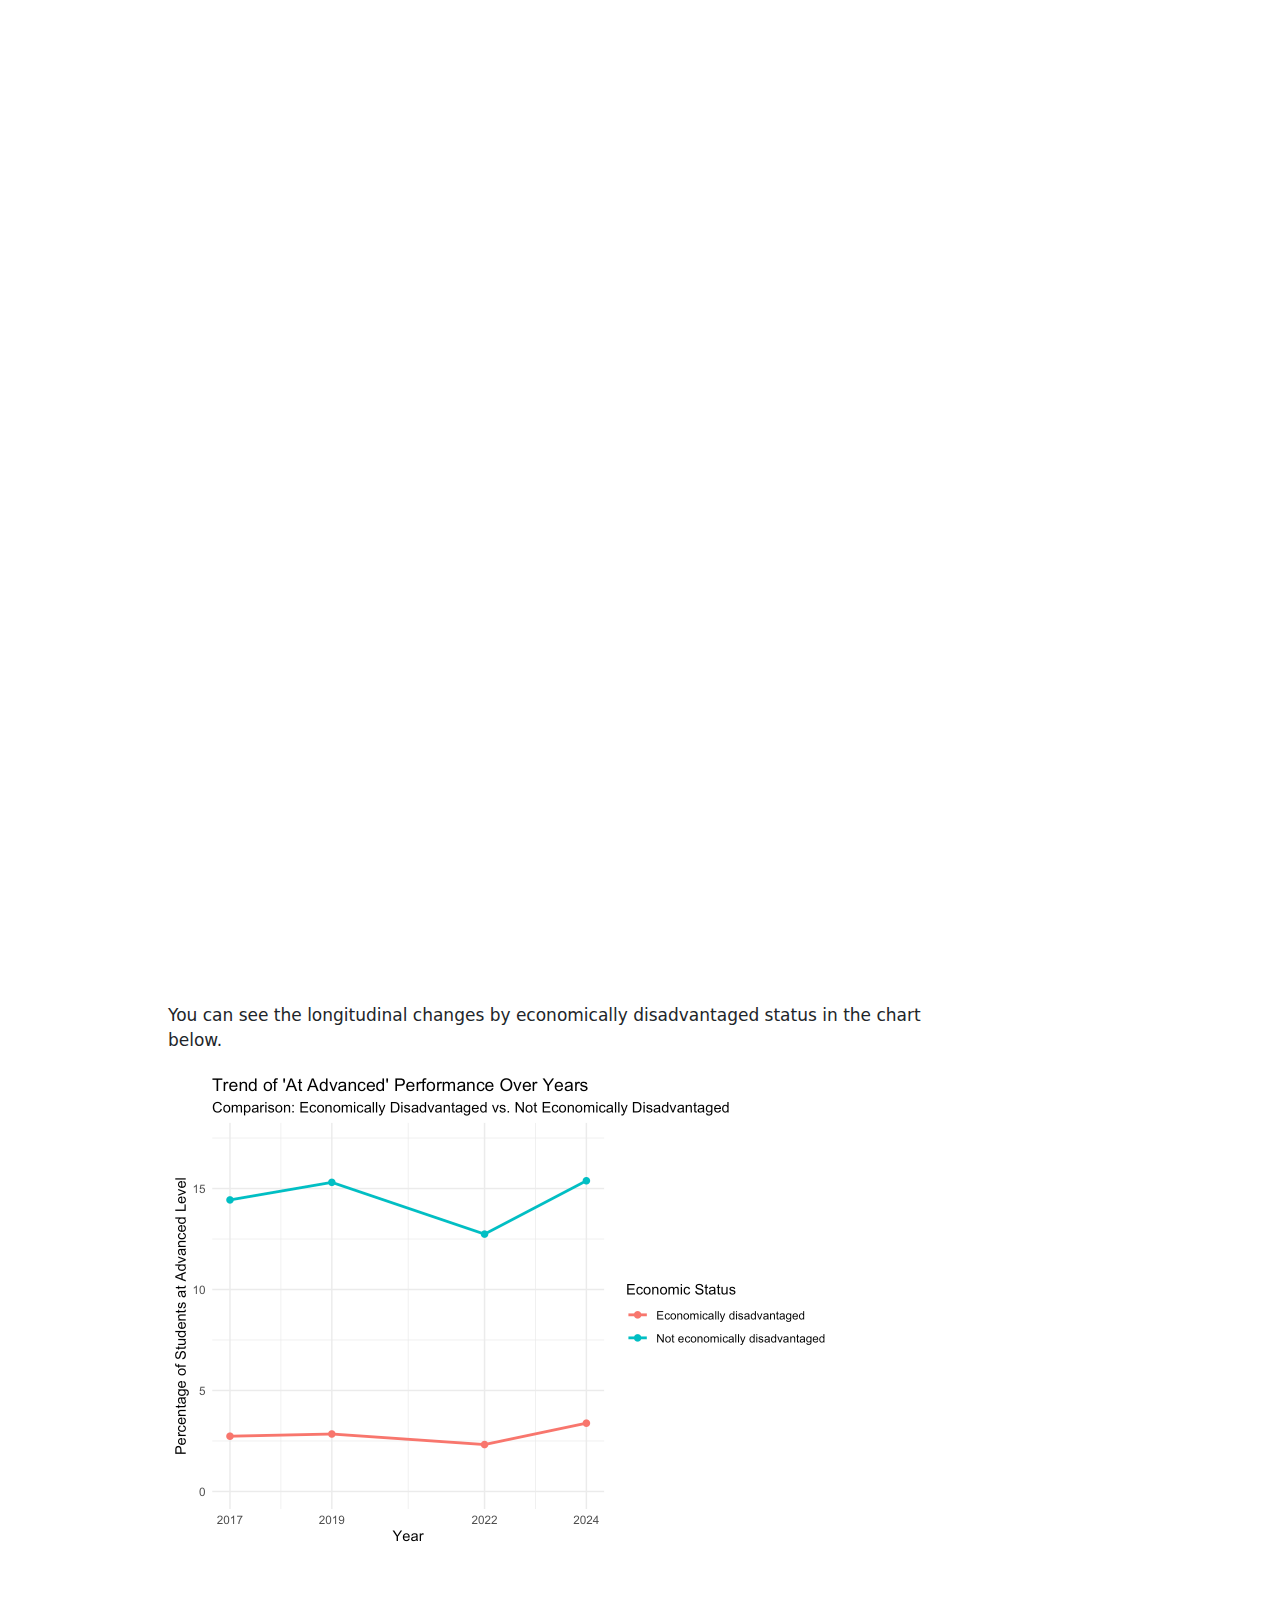
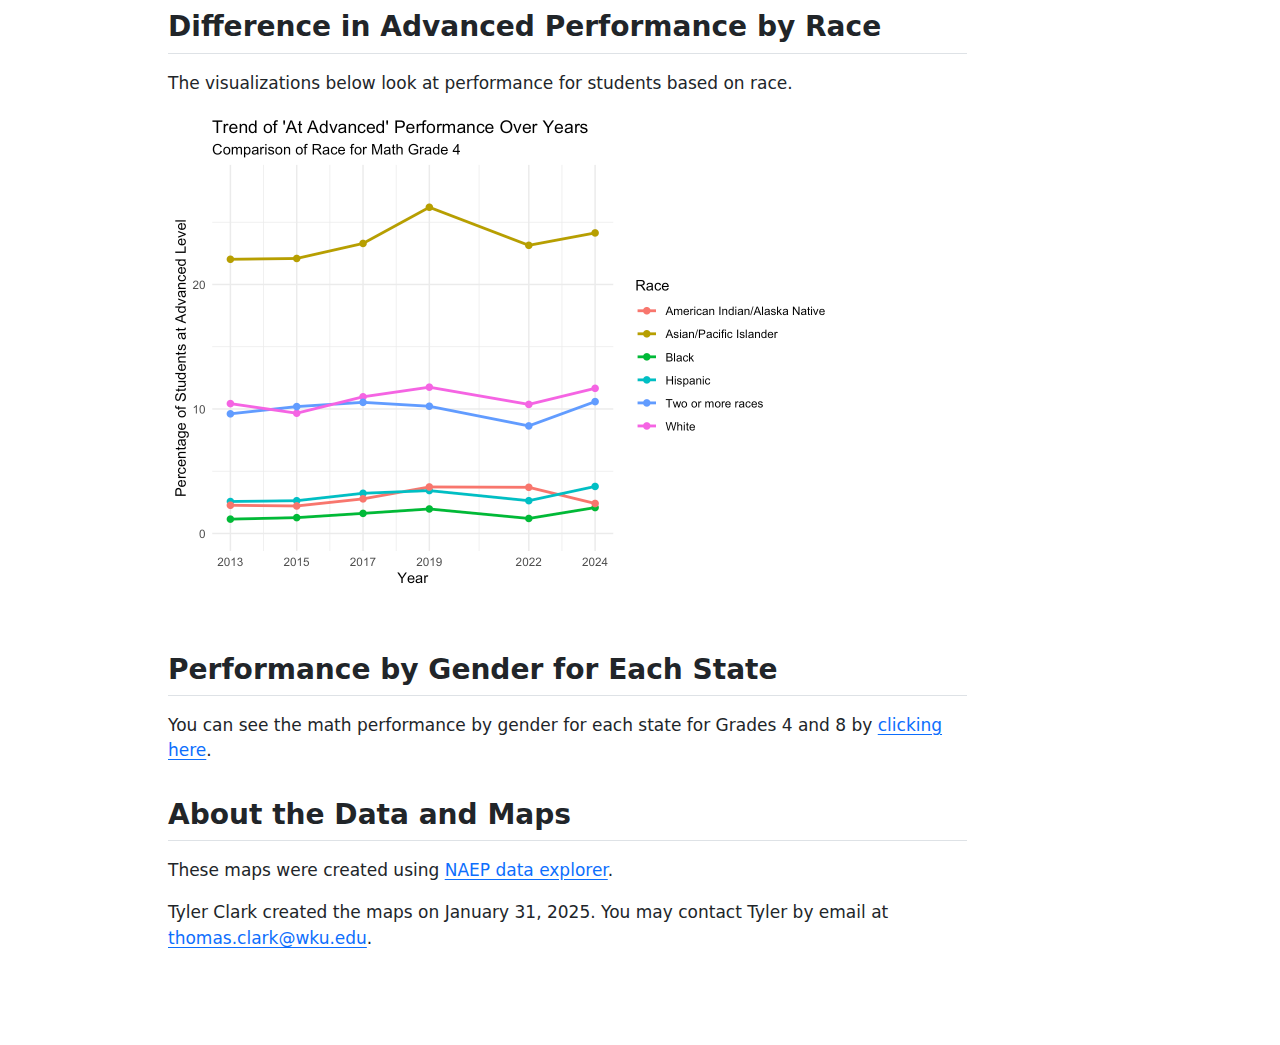
==== commit 22744424: "Add files via upload" ====
--- a/docs/index.html
+++ b/docs/index.html
@@ -48,7 +48,7 @@
   <li><a href="#all-students" id="toc-all-students" class="nav-link active" data-scroll-target="#all-students">All Students</a></li>
   <li><a href="#economically-disadvantaged-students" id="toc-economically-disadvantaged-students" class="nav-link" data-scroll-target="#economically-disadvantaged-students">Economically Disadvantaged Students</a></li>
   <li><a href="#difference-in-advanced-performance-by-race" id="toc-difference-in-advanced-performance-by-race" class="nav-link" data-scroll-target="#difference-in-advanced-performance-by-race">Difference in Advanced Performance by Race</a></li>
-  <li><a href="#section" id="toc-section" class="nav-link" data-scroll-target="#section"></a></li>
+  <li><a href="#performance-by-gender-for-each-state" id="toc-performance-by-gender-for-each-state" class="nav-link" data-scroll-target="#performance-by-gender-for-each-state">Performance by Gender for Each State</a></li>
   <li><a href="#about-the-data-and-maps" id="toc-about-the-data-and-maps" class="nav-link" data-scroll-target="#about-the-data-and-maps">About the Data and Maps</a></li>
   </ul>
 </nav>
@@ -89,7 +89,7 @@
 <section id="economically-disadvantaged-students" class="level2">
 <h2 class="anchored" data-anchor-id="economically-disadvantaged-students">Economically Disadvantaged Students</h2>
 <p>The maps below look at performance for students based on whether the students are economically disadvantaged or not.</p>
-<iframe src="../docs/RYG_advanced_all_math_grade4_map_leaflet" width="100%" height="600px" style="border: none;">
+<iframe src="RYG_advanced_SESdisadvantaged_math_grade4_map_leaflet" width="100%" height="600px" style="border: none;">
 </iframe>
 <iframe src="https://thm43608.github.io/naep24/RYG_advanced_SES_not_disadvantaged_math_grade4_map_leaflet.html" width="100%" height="600px" style="border: none;">
 </iframe>
@@ -117,8 +117,9 @@
 </div>
 </div>
 </section>
-<section id="section" class="level2">
-<h2 class="anchored" data-anchor-id="section"></h2>
+<section id="performance-by-gender-for-each-state" class="level2">
+<h2 class="anchored" data-anchor-id="performance-by-gender-for-each-state">Performance by Gender for Each State</h2>
+<p>You can see the math performance by gender for each state for Grades 4 and 8 by <a href="https://thm43608.github.io/naep24/math_gender.html" target="_blank">clicking here</a>.</p>
 </section>
 <section id="about-the-data-and-maps" class="level2">
 <h2 class="anchored" data-anchor-id="about-the-data-and-maps">About the Data and Maps</h2>
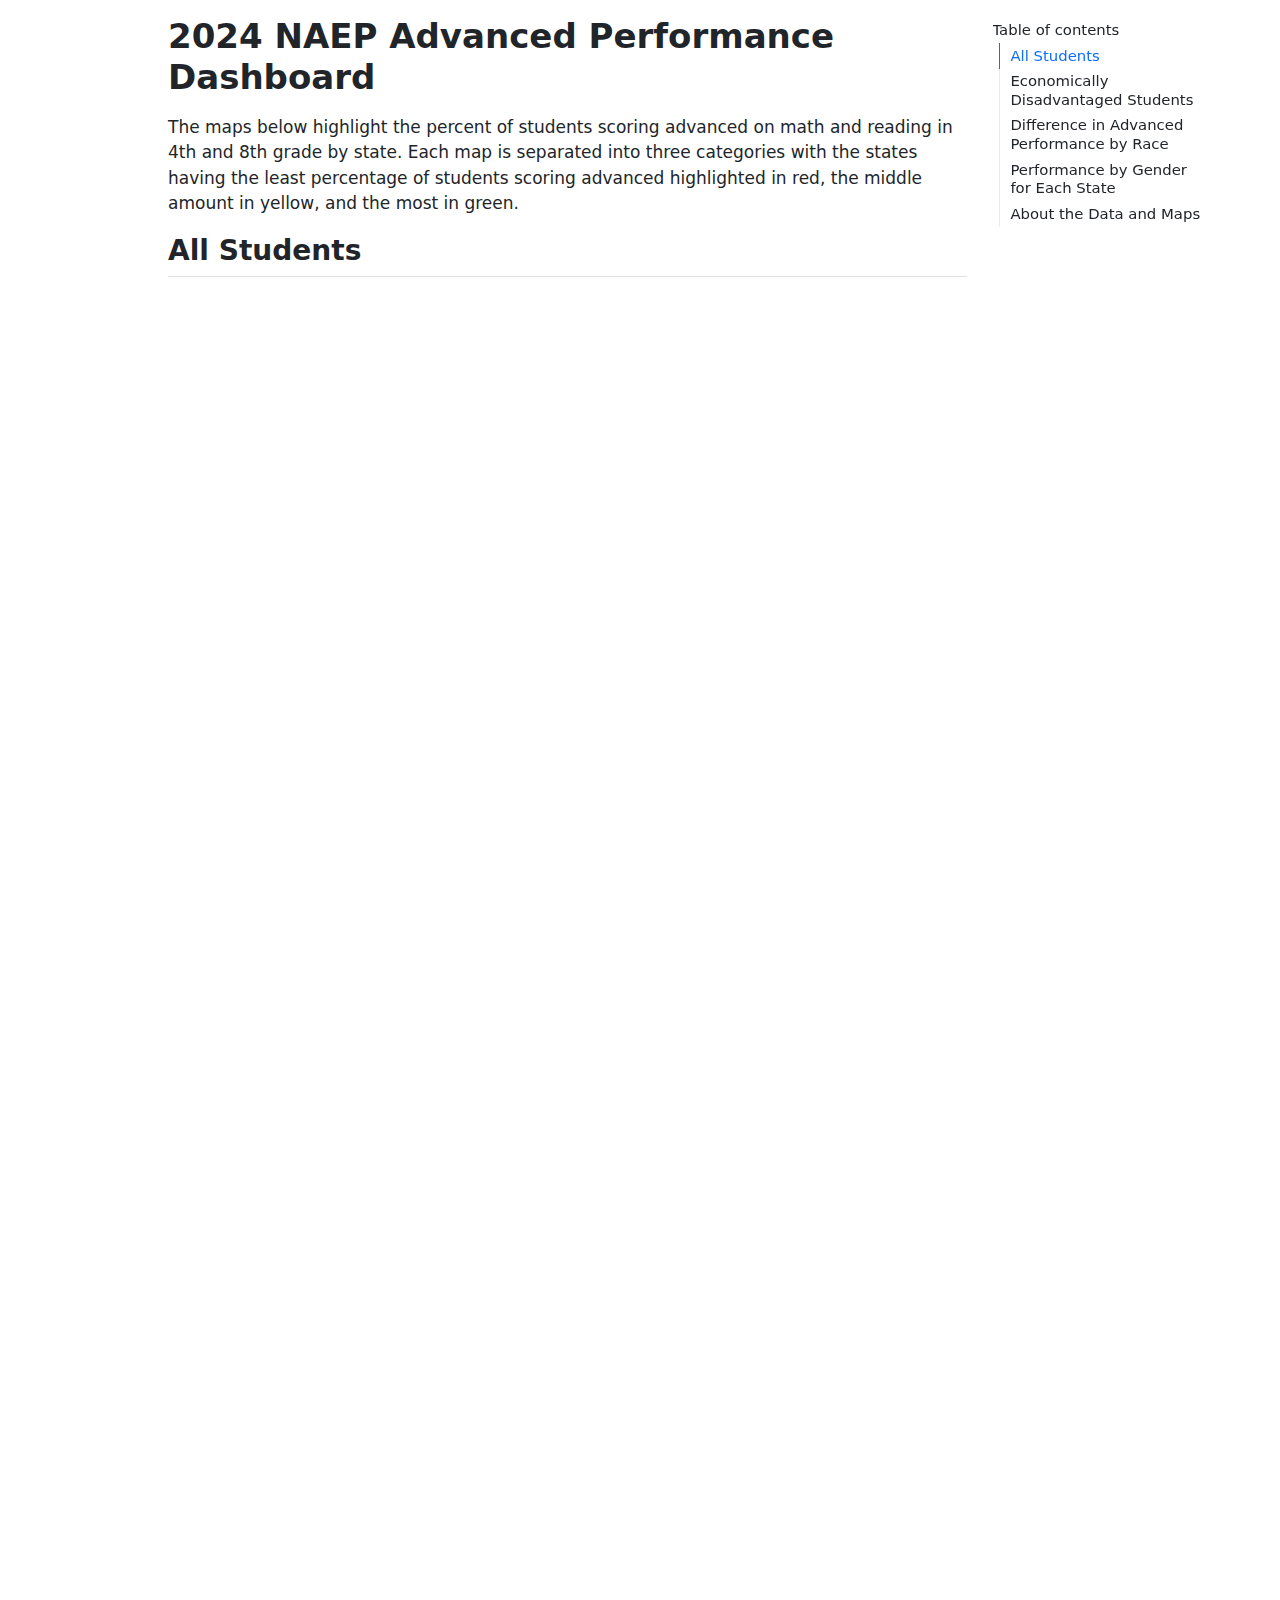
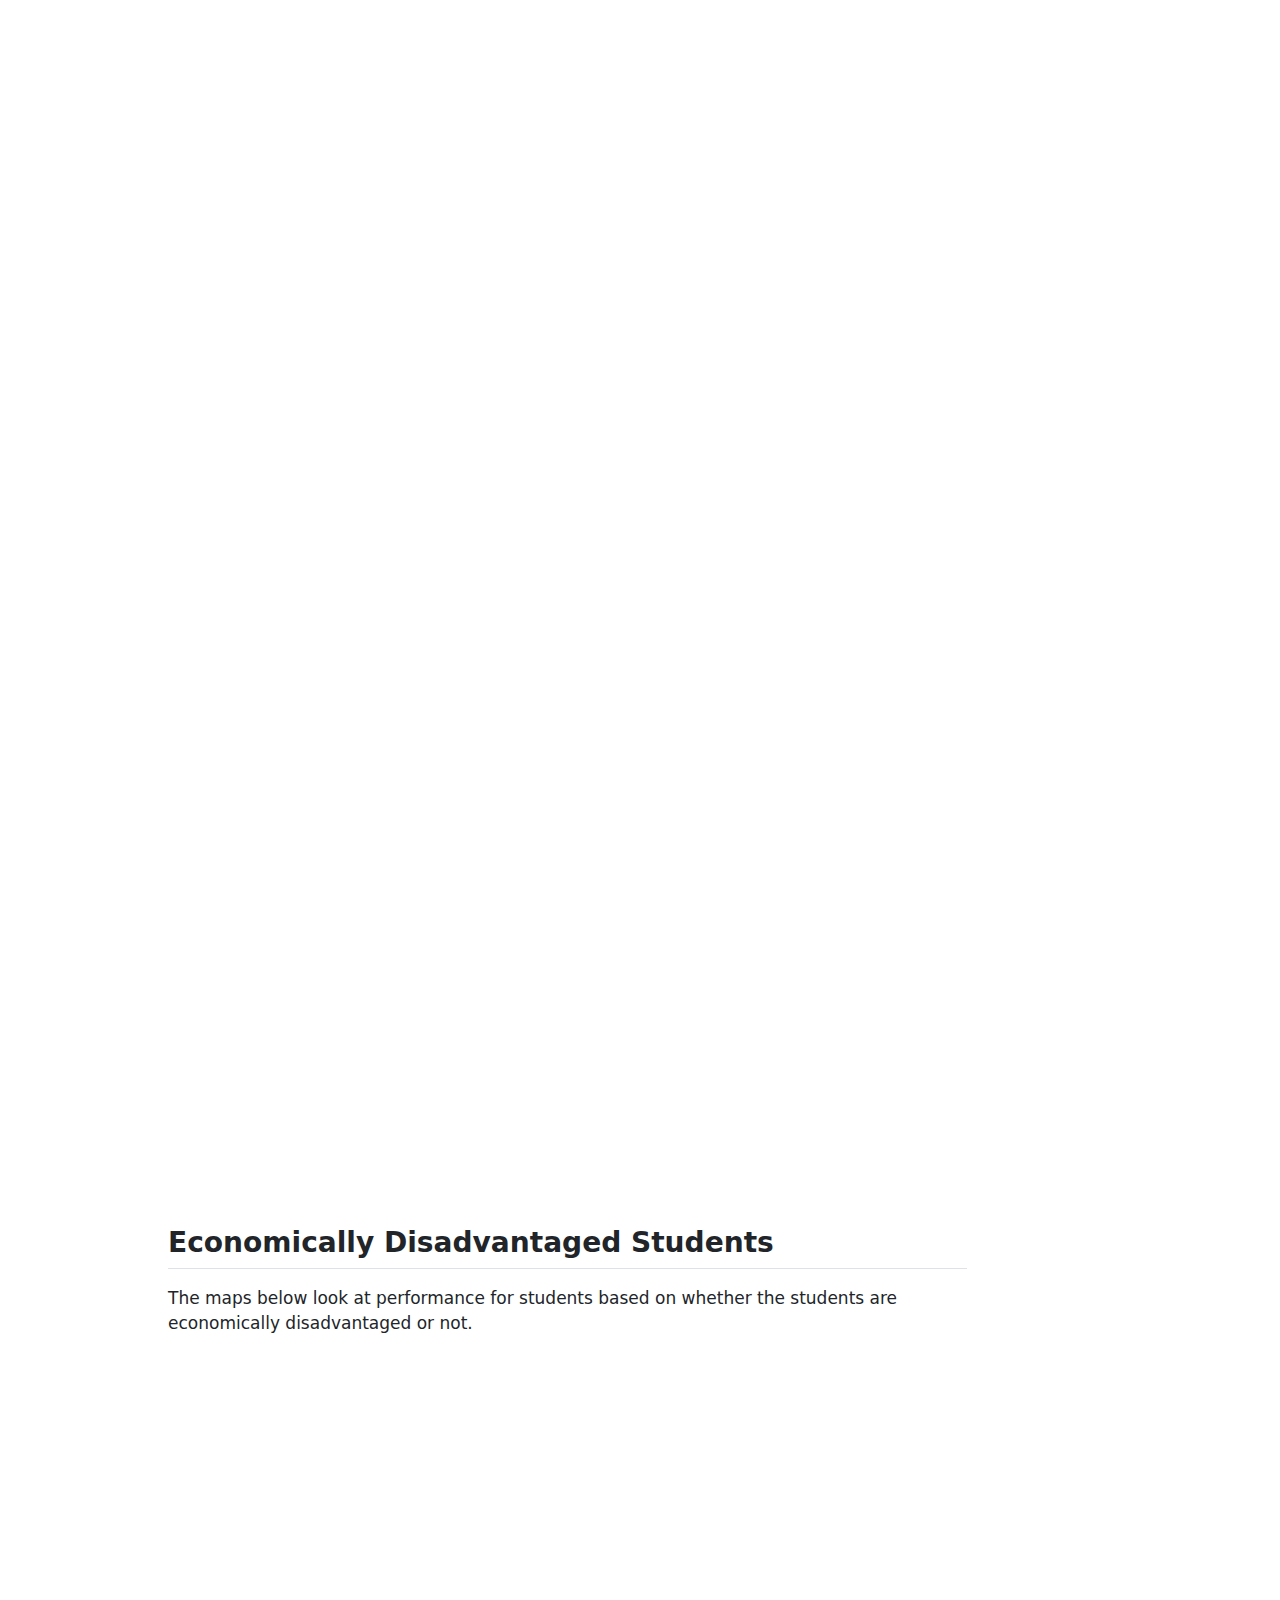
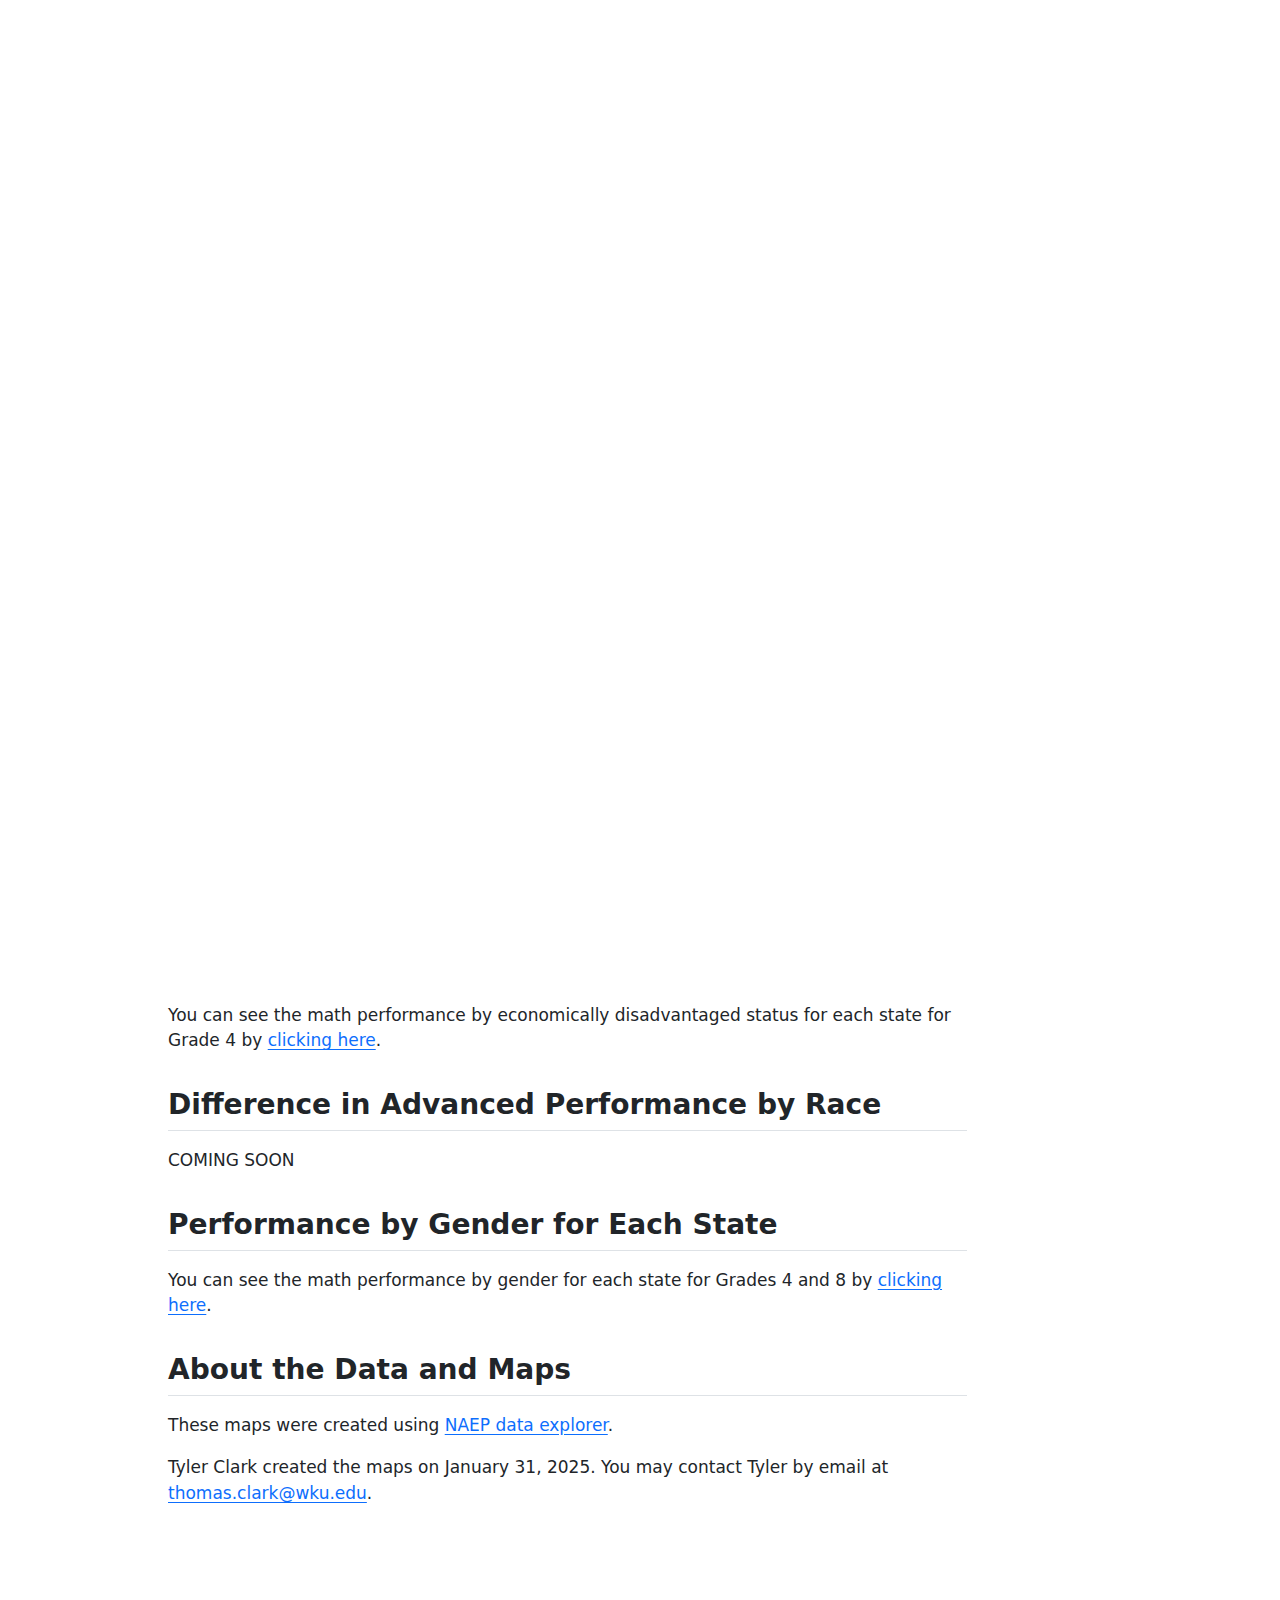
==== commit b388d1b5: "Add files via upload" ====
--- a/docs/index.html
+++ b/docs/index.html
@@ -89,33 +89,15 @@
 <section id="economically-disadvantaged-students" class="level2">
 <h2 class="anchored" data-anchor-id="economically-disadvantaged-students">Economically Disadvantaged Students</h2>
 <p>The maps below look at performance for students based on whether the students are economically disadvantaged or not.</p>
-<iframe src="RYG_advanced_SESdisadvantaged_math_grade4_map_leaflet" width="100%" height="600px" style="border: none;">
+<iframe src="https://thm43608.github.io/naep24/RYG_advanced_SESdisadvantaged_math_grade4_map_leaflet" width="100%" height="600px" style="border: none;">
 </iframe>
 <iframe src="https://thm43608.github.io/naep24/RYG_advanced_SES_not_disadvantaged_math_grade4_map_leaflet.html" width="100%" height="600px" style="border: none;">
 </iframe>
-<p>You can see the longitudinal changes by economically disadvantaged status in the chart below.</p>
-<div class="cell">
-<div class="cell-output-display">
-<div>
-<figure class="figure">
-<p><img src="index_files/figure-html/unnamed-chunk-1-1.png" class="img-fluid figure-img" width="672"></p>
-</figure>
-</div>
-</div>
-</div>
+<p>You can see the math performance by economically disadvantaged status for each state for Grade 4 by <a href="https://thm43608.github.io/naep24/math_economically_disadvantaged_grade4" target="_blank">clicking here</a>.</p>
 </section>
 <section id="difference-in-advanced-performance-by-race" class="level2">
 <h2 class="anchored" data-anchor-id="difference-in-advanced-performance-by-race">Difference in Advanced Performance by Race</h2>
-<p>The visualizations below look at performance for students based on race.</p>
-<div class="cell">
-<div class="cell-output-display">
-<div>
-<figure class="figure">
-<p><img src="index_files/figure-html/unnamed-chunk-2-1.png" class="img-fluid figure-img" width="672"></p>
-</figure>
-</div>
-</div>
-</div>
+<p>COMING SOON</p>
 </section>
 <section id="performance-by-gender-for-each-state" class="level2">
 <h2 class="anchored" data-anchor-id="performance-by-gender-for-each-state">Performance by Gender for Each State</h2>
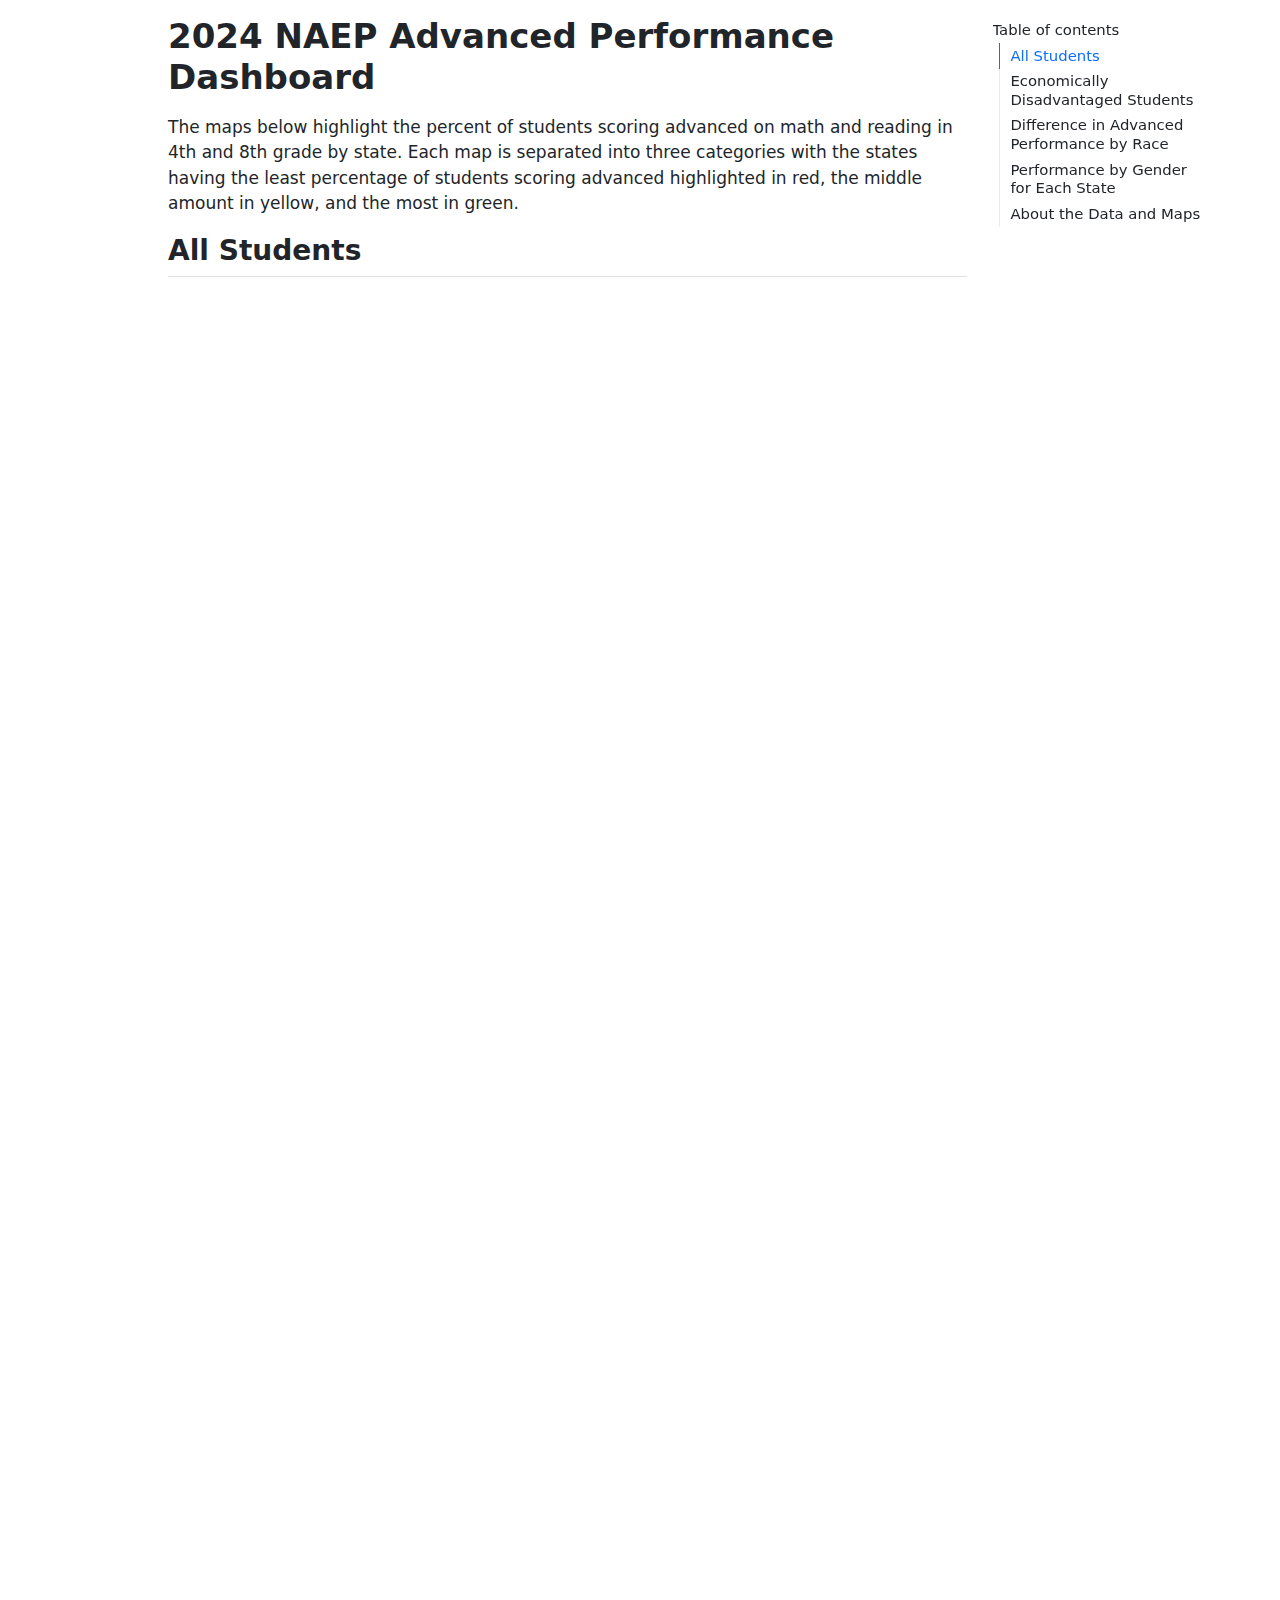
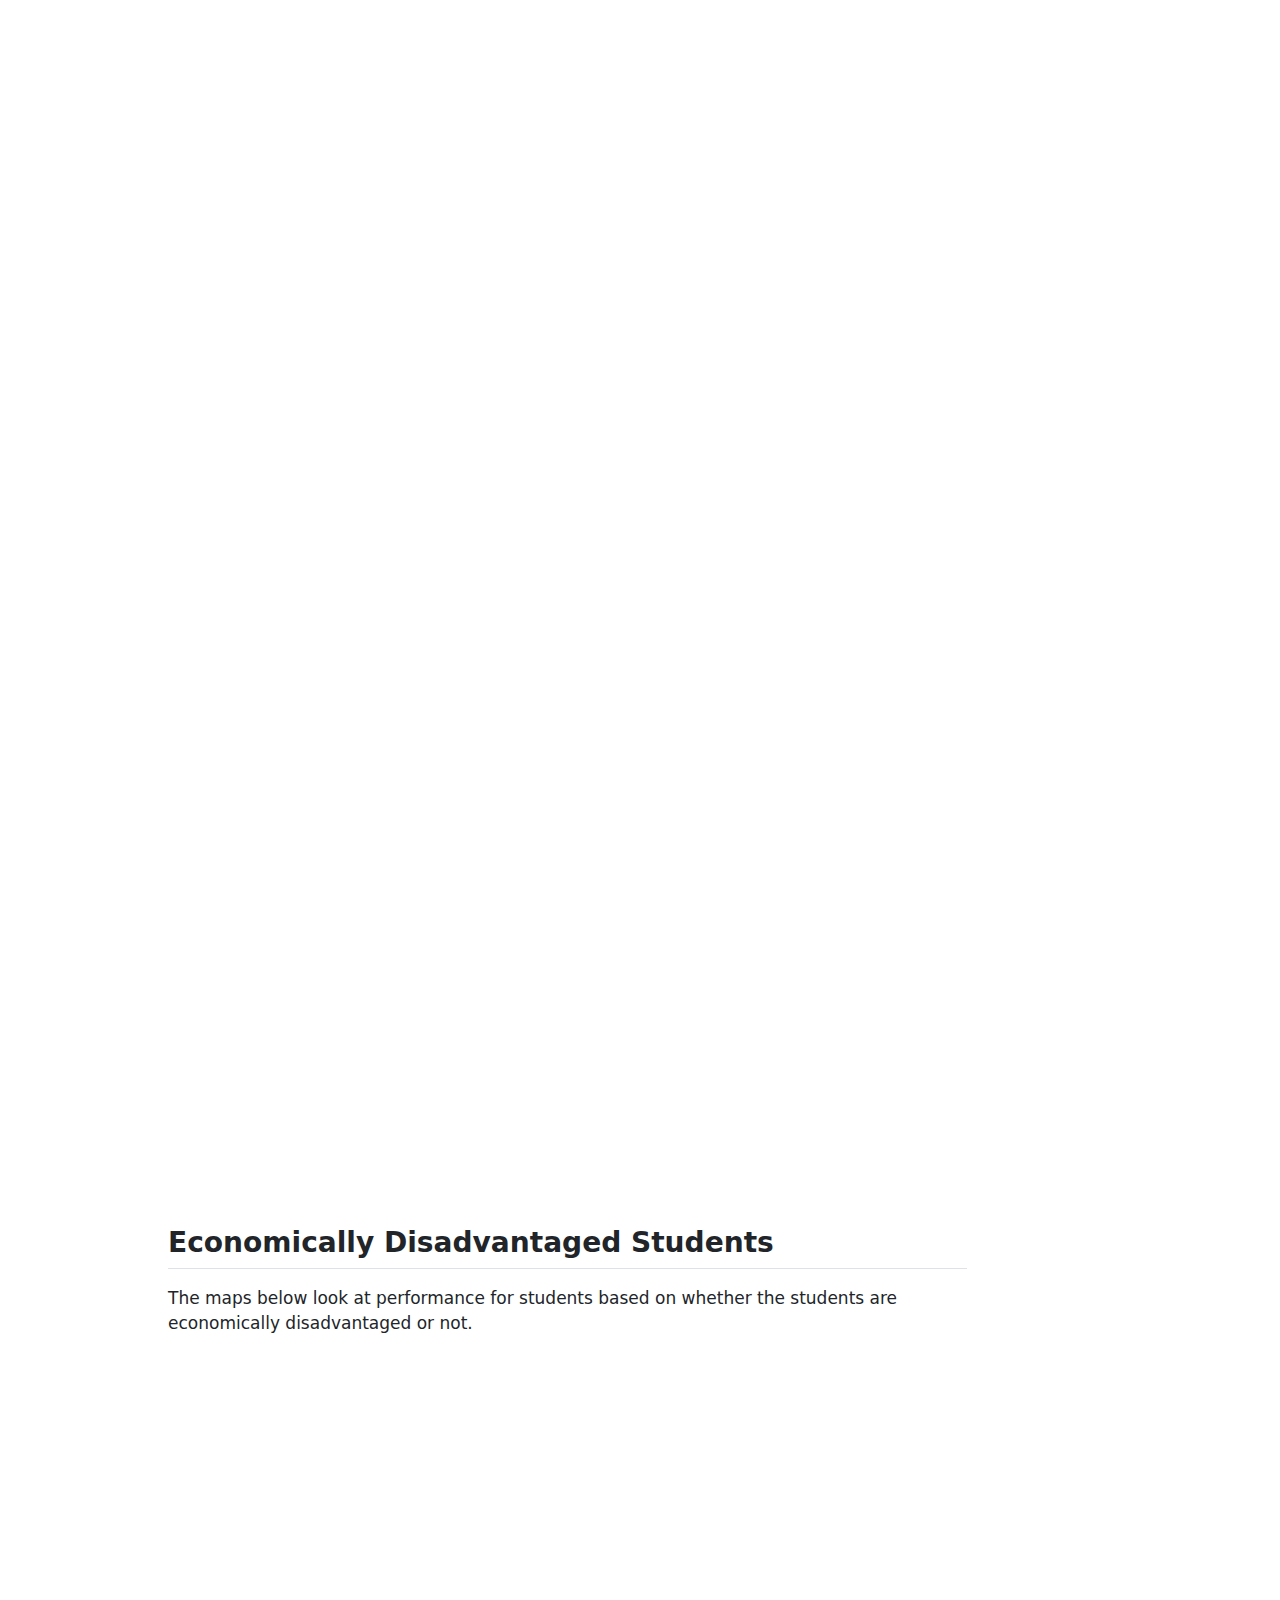
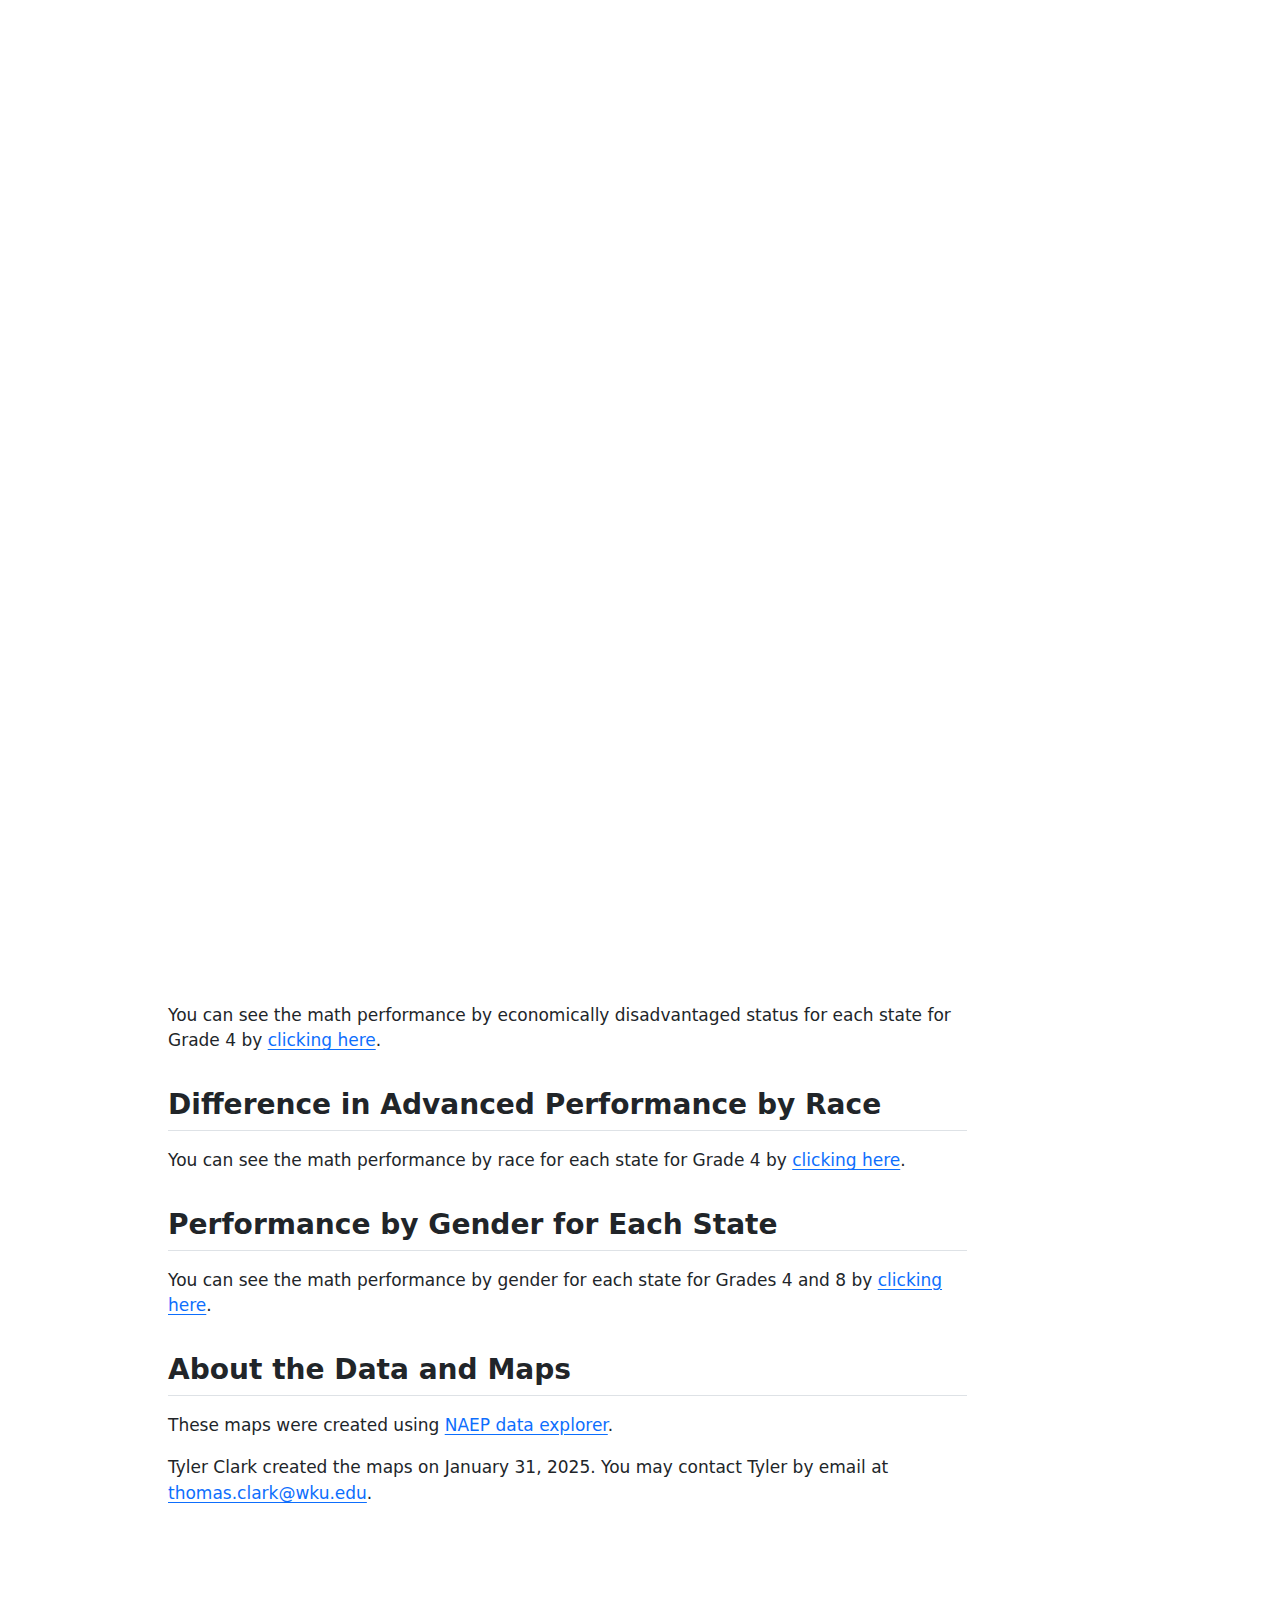
==== commit c9f63710: "Add files via upload" ====
--- a/docs/index.html
+++ b/docs/index.html
@@ -97,7 +97,7 @@
 </section>
 <section id="difference-in-advanced-performance-by-race" class="level2">
 <h2 class="anchored" data-anchor-id="difference-in-advanced-performance-by-race">Difference in Advanced Performance by Race</h2>
-<p>COMING SOON</p>
+<p>You can see the math performance by race for each state for Grade 4 by <a href="https://thm43608.github.io/naep24/math_race_grade4.html" target="_blank">clicking here</a>.</p>
 </section>
 <section id="performance-by-gender-for-each-state" class="level2">
 <h2 class="anchored" data-anchor-id="performance-by-gender-for-each-state">Performance by Gender for Each State</h2>
